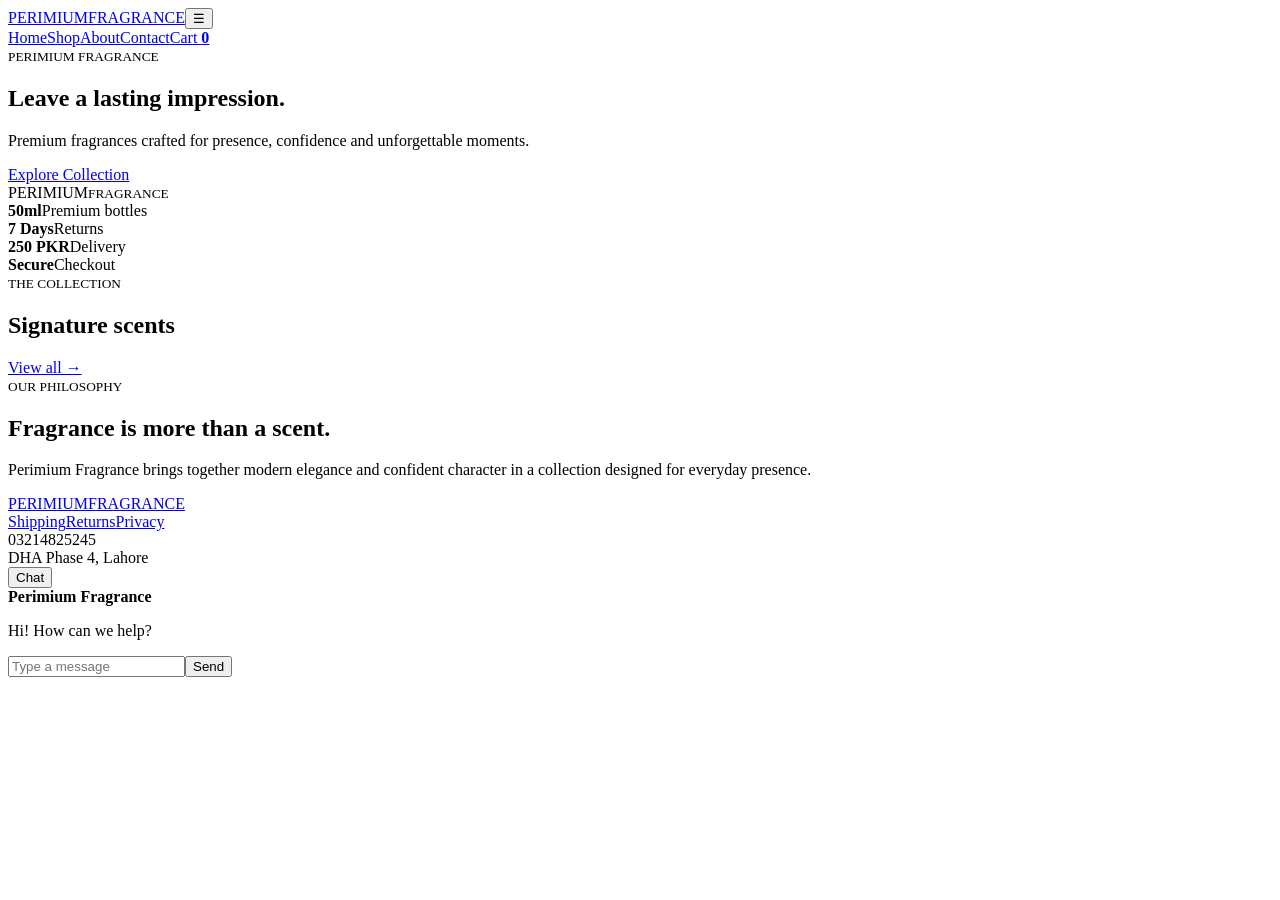
==== index.html @ 584ef01f "Add files via upload" ====
<!doctype html><html lang="en"><head><meta charset="utf-8"><meta name="viewport" content="width=device-width,initial-scale=1"><title>Perimium Fragrance</title><link rel="stylesheet" href="assets/css/style.css"></head><body>
<header><a class="logo" href="index.html">PERIMIUM<span>FRAGRANCE</span></a><button class="menu">☰</button><nav><a href="index.html">Home</a><a href="shop.html">Shop</a><a href="about.html">About</a><a href="contact.html">Contact</a><a href="cart.html">Cart <b id="cartCount">0</b></a></nav></header>
<main><section class="hero reveal"><div><small>PERIMIUM FRAGRANCE</small><h1>Leave a lasting impression.</h1><p>Premium fragrances crafted for presence, confidence and unforgettable moments.</p><a class="btn" href="shop.html">Explore Collection</a></div><div class="hero-bottle"><div class="bottle">PERIMIUM<small>FRAGRANCE</small></div></div></section>
<section class="trust reveal"><div><b>50ml</b><span>Premium bottles</span></div><div><b>7 Days</b><span>Returns</span></div><div><b>250 PKR</b><span>Delivery</span></div><div><b>Secure</b><span>Checkout</span></div></section>
<section class="section"><div class="heading reveal"><div><small>THE COLLECTION</small><h2>Signature scents</h2></div><a href="shop.html">View all →</a></div><div id="featured" class="grid"></div></section>
<section class="story reveal"><small>OUR PHILOSOPHY</small><h2>Fragrance is more than a scent.</h2><p>Perimium Fragrance brings together modern elegance and confident character in a collection designed for everyday presence.</p></section></main>
<footer><div><a class="logo" href="index.html">PERIMIUM<span>FRAGRANCE</span></a></div><div><a href="shipping.html">Shipping</a><a href="returns.html">Returns</a><a href="privacy.html">Privacy</a></div><div>03214825245<br>DHA Phase 4, Lahore</div></footer>
<div class="chat"><button id="chatToggle">Chat</button><div id="chatBox"><b>Perimium Fragrance</b><p>Hi! How can we help?</p><input id="chatInput" placeholder="Type a message"><button onclick="sendChat()">Send</button><p id="chatReply"></p></div></div><script src="assets/js/app.js"></script></body></html>
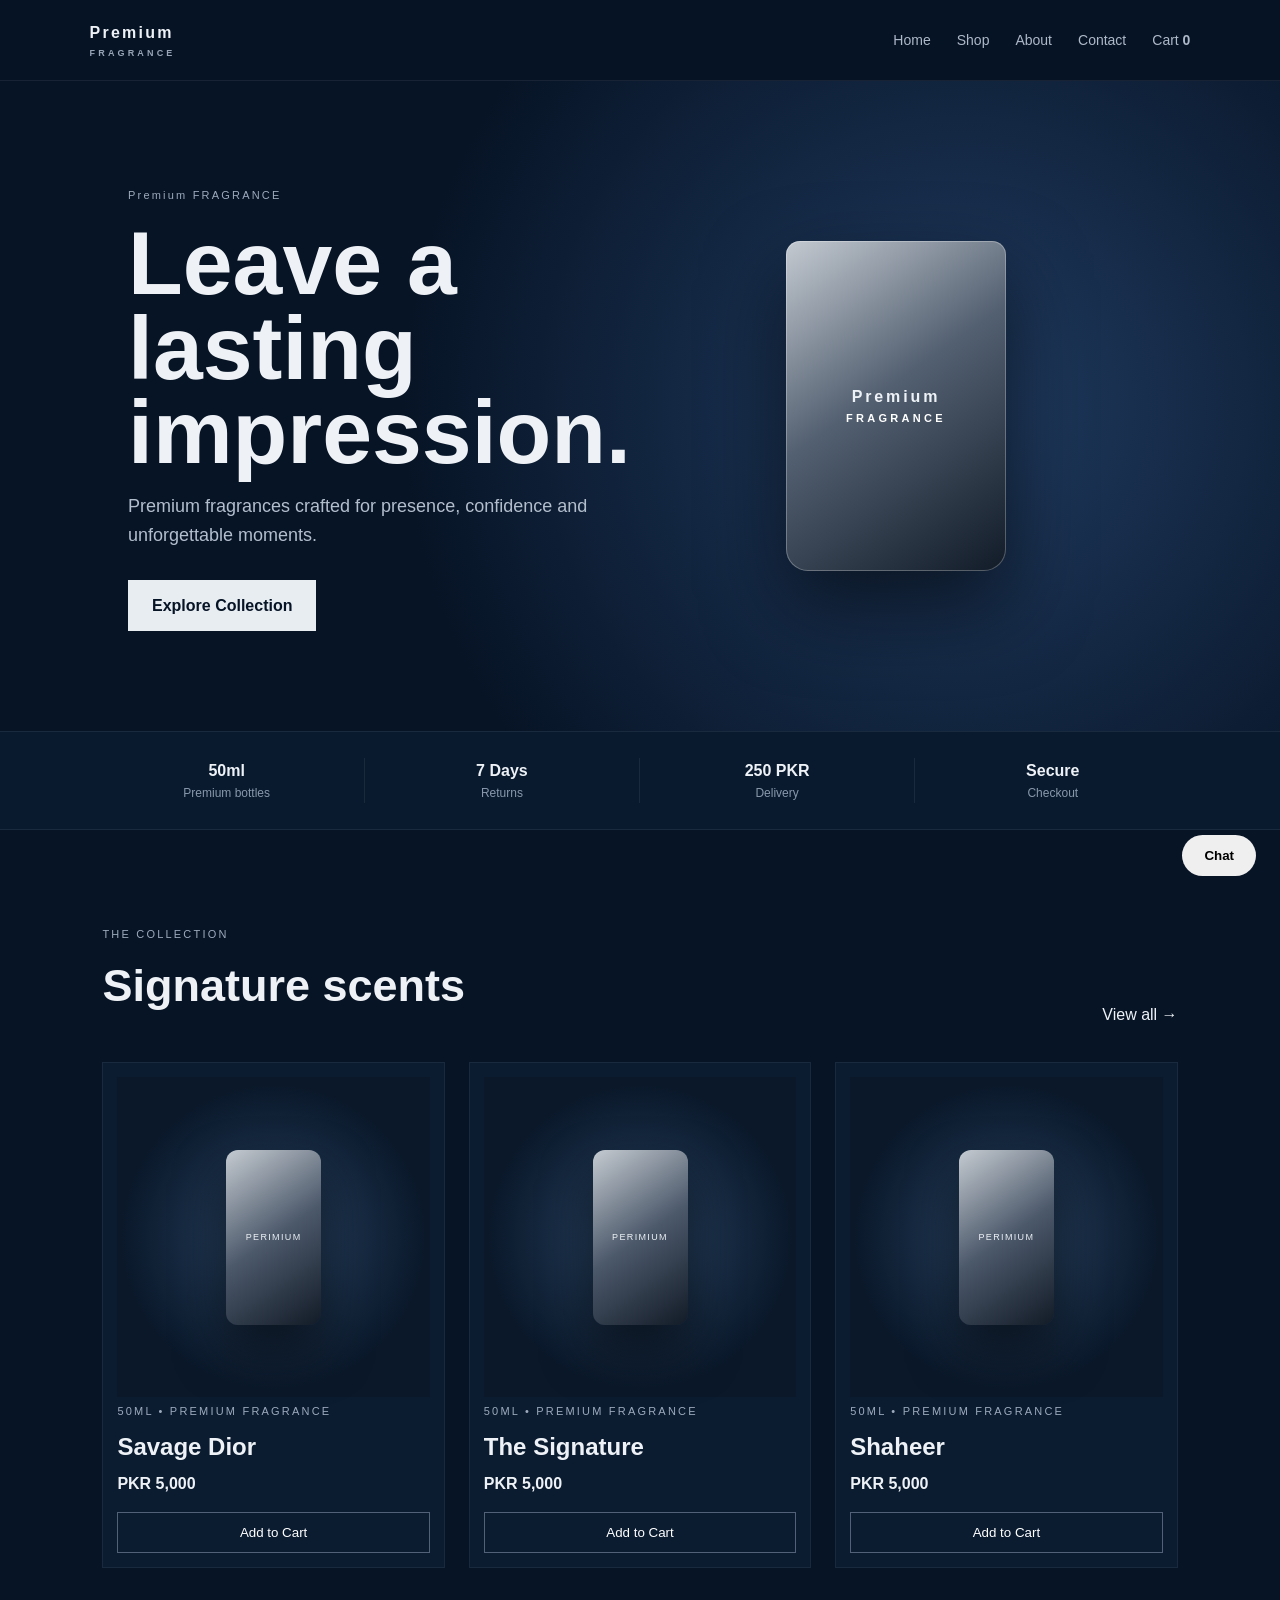
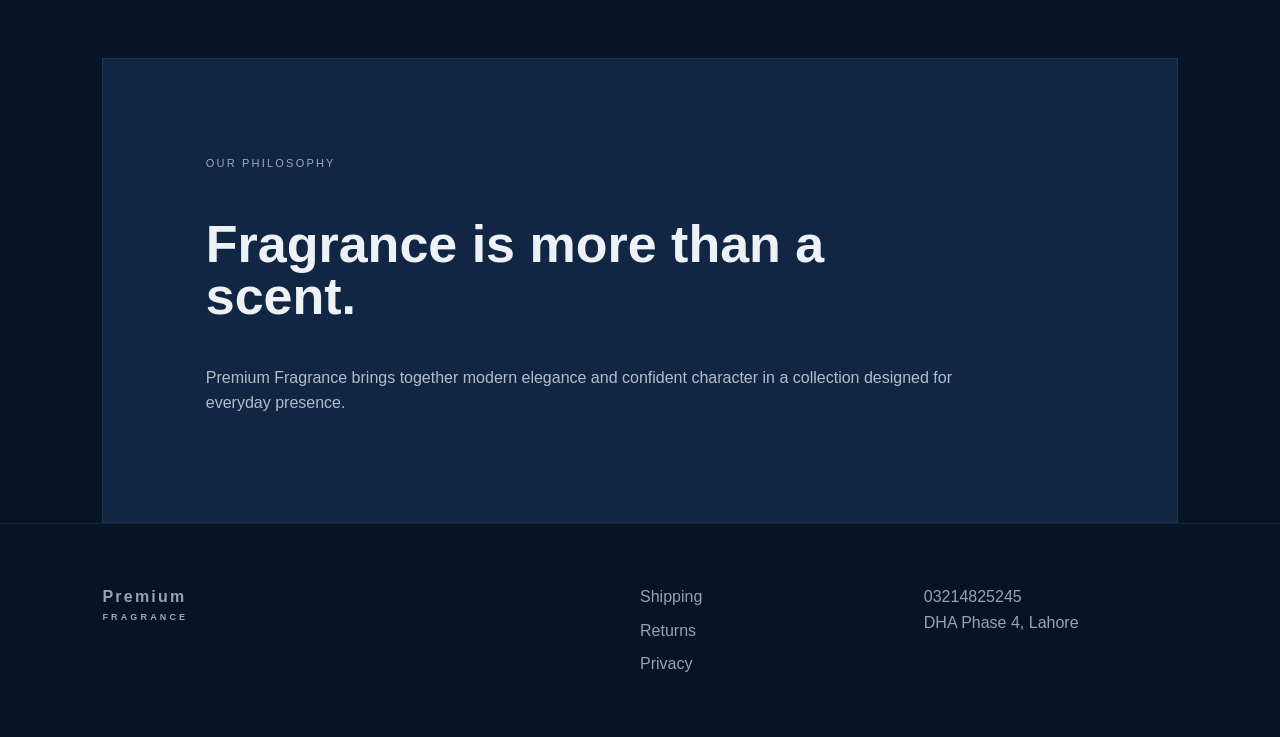
==== commit b15d7b3b: "Update index.html" ====
--- a/index.html
+++ b/index.html
@@ -1,8 +1,8 @@
-<!doctype html><html lang="en"><head><meta charset="utf-8"><meta name="viewport" content="width=device-width,initial-scale=1"><title>Perimium Fragrance</title><link rel="stylesheet" href="assets/css/style.css"></head><body>
-<header><a class="logo" href="index.html">PERIMIUM<span>FRAGRANCE</span></a><button class="menu">☰</button><nav><a href="index.html">Home</a><a href="shop.html">Shop</a><a href="about.html">About</a><a href="contact.html">Contact</a><a href="cart.html">Cart <b id="cartCount">0</b></a></nav></header>
-<main><section class="hero reveal"><div><small>PERIMIUM FRAGRANCE</small><h1>Leave a lasting impression.</h1><p>Premium fragrances crafted for presence, confidence and unforgettable moments.</p><a class="btn" href="shop.html">Explore Collection</a></div><div class="hero-bottle"><div class="bottle">PERIMIUM<small>FRAGRANCE</small></div></div></section>
+<!doctype html><html lang="en"><head><meta charset="utf-8"><meta name="viewport" content="width=device-width,initial-scale=1"><title>Premium Fragrance</title><link rel="stylesheet" href="assets/css/style.css"></head><body>
+<header><a class="logo" href="index.html">Premium<span>FRAGRANCE</span></a><button class="menu">☰</button><nav><a href="index.html">Home</a><a href="shop.html">Shop</a><a href="about.html">About</a><a href="contact.html">Contact</a><a href="cart.html">Cart <b id="cartCount">0</b></a></nav></header>
+<main><section class="hero reveal"><div><small>Premium FRAGRANCE</small><h1>Leave a lasting impression.</h1><p>Premium fragrances crafted for presence, confidence and unforgettable moments.</p><a class="btn" href="shop.html">Explore Collection</a></div><div class="hero-bottle"><div class="bottle">Premium<small>FRAGRANCE</small></div></div></section>
 <section class="trust reveal"><div><b>50ml</b><span>Premium bottles</span></div><div><b>7 Days</b><span>Returns</span></div><div><b>250 PKR</b><span>Delivery</span></div><div><b>Secure</b><span>Checkout</span></div></section>
 <section class="section"><div class="heading reveal"><div><small>THE COLLECTION</small><h2>Signature scents</h2></div><a href="shop.html">View all →</a></div><div id="featured" class="grid"></div></section>
-<section class="story reveal"><small>OUR PHILOSOPHY</small><h2>Fragrance is more than a scent.</h2><p>Perimium Fragrance brings together modern elegance and confident character in a collection designed for everyday presence.</p></section></main>
-<footer><div><a class="logo" href="index.html">PERIMIUM<span>FRAGRANCE</span></a></div><div><a href="shipping.html">Shipping</a><a href="returns.html">Returns</a><a href="privacy.html">Privacy</a></div><div>03214825245<br>DHA Phase 4, Lahore</div></footer>
-<div class="chat"><button id="chatToggle">Chat</button><div id="chatBox"><b>Perimium Fragrance</b><p>Hi! How can we help?</p><input id="chatInput" placeholder="Type a message"><button onclick="sendChat()">Send</button><p id="chatReply"></p></div></div><script src="assets/js/app.js"></script></body></html>+<section class="story reveal"><small>OUR PHILOSOPHY</small><h2>Fragrance is more than a scent.</h2><p>Premium Fragrance brings together modern elegance and confident character in a collection designed for everyday presence.</p></section></main>
+<footer><div><a class="logo" href="index.html">Premium<span>FRAGRANCE</span></a></div><div><a href="shipping.html">Shipping</a><a href="returns.html">Returns</a><a href="privacy.html">Privacy</a></div><div>03214825245<br>DHA Phase 4, Lahore</div></footer>
+<div class="chat"><button id="chatToggle">Chat</button><div id="chatBox"><b>Premium Fragrance</b><p>Hi! How can we help?</p><input id="chatInput" placeholder="Type a message"><button onclick="sendChat()">Send</button><p id="chatReply"></p></div></div><script src="assets/js/app.js"></script></body></html>
--- a/assets/css/style.css
+++ b/assets/css/style.css
@@ -0,0 +1 @@
+*{box-sizing:border-box}html{scroll-behavior:smooth}body{margin:0;background:#071426;color:#eef2f6;font:16px/1.6 Arial,sans-serif}a{color:inherit;text-decoration:none}header{position:sticky;top:0;z-index:20;display:flex;justify-content:space-between;align-items:center;padding:20px 7%;background:#071426ee;border-bottom:1px solid #ffffff12;backdrop-filter:blur(14px)}.logo{font-weight:900;letter-spacing:.14em}.logo span{display:block;font-size:9px;letter-spacing:.35em;color:#98a5b7}nav{display:flex;gap:26px;color:#aeb9c8;font-size:14px}.active,nav a:hover{color:#fff}.menu{display:none;background:none;border:0;color:white;font-size:24px}.hero{min-height:650px;padding:80px 10%;display:grid;grid-template-columns:1fr 1fr;align-items:center;background:radial-gradient(circle at 75%,#203b60,#071426 55%)}small{letter-spacing:.2em;color:#9daabd;font-size:11px}.hero h1{font-size:clamp(55px,7vw,92px);line-height:.94;max-width:750px;margin:15px 0}.hero p{max-width:540px;color:#b3becd;font-size:18px}.btn{display:inline-block;border:0;background:#e8edf2;color:#071426;padding:13px 24px;font-weight:800;cursor:pointer;margin-top:12px}.hero-bottle{display:flex;justify-content:center}.bottle{width:220px;height:330px;border-radius:14px 14px 22px 22px;background:linear-gradient(145deg,#c4cad1,#536071 45%,#111b28);box-shadow:0 35px 80px #0008,inset 0 0 0 1px #fff4;display:flex;align-items:center;justify-content:center;flex-direction:column;font-weight:900;letter-spacing:.18em;animation:float 5s ease-in-out infinite}.bottle small{letter-spacing:.3em;color:#fff}.trust{display:grid;grid-template-columns:repeat(4,1fr);padding:26px 7%;background:#091a2f;border-block:1px solid #ffffff12}.trust div{text-align:center;border-right:1px solid #ffffff12}.trust div:last-child{border:0}.trust b,.trust span{display:block}.trust span{color:#8998ab;font-size:12px}.section{padding:90px 8%}.heading{display:flex;justify-content:space-between;align-items:end;margin-bottom:35px}.heading h2{font-size:45px;margin:5px 0}.grid{display:grid;grid-template-columns:repeat(3,1fr);gap:24px}.card{background:#0b1c31;padding:14px;border:1px solid #ffffff10;transition:.35s}.card:hover{transform:translateY(-8px);border-color:#ffffff35}.visual{height:320px;background:radial-gradient(circle,#294463,#0a182a 68%);display:flex;align-items:center;justify-content:center}.mini{width:95px;height:175px;border-radius:12px;background:linear-gradient(145deg,#c5cbd1,#4c596b,#121b27);display:flex;align-items:center;justify-content:center;font-size:9px;letter-spacing:.15em;box-shadow:0 25px 50px #0008}.card h3{font-size:24px;margin:5px 0}.card button{width:100%;padding:12px;background:transparent;border:1px solid #526177;color:white;cursor:pointer;margin-top:15px}.card button:hover{background:#e8edf2;color:#071426}.story{margin:0 8%;padding:90px 8%;background:#102642;border:1px solid #ffffff10}.story h2{font-size:52px;line-height:1;max-width:700px}.story p,.prose p{color:#b2bdcb;max-width:760px}.page{padding:100px 8%;background:linear-gradient(120deg,#0e2440,#071426);border-bottom:1px solid #ffffff10}.page h1{font-size:64px;line-height:1;margin:8px 0}.product{display:grid;grid-template-columns:1fr 1fr;gap:60px;align-items:center}.product .visual{min-height:520px}.product h1{font-size:60px;line-height:1}.checkout{display:grid;grid-template-columns:1.2fr .8fr;gap:30px}.checkout form,.summary,.contact form{background:#0b1c31;padding:28px;border:1px solid #ffffff10}.checkout input,.checkout textarea,.checkout select,.contact input,.contact textarea{width:100%;padding:14px;margin-bottom:14px;background:#071426;border:1px solid #34445b;color:white}.checkout textarea,.contact textarea{min-height:120px}.summary{height:max-content}.contact{display:grid;grid-template-columns:1fr 1fr;gap:50px}.prose{max-width:850px}footer{display:grid;grid-template-columns:2fr 1fr 1fr;gap:30px;padding:60px 8%;border-top:1px solid #ffffff10;color:#95a3b5}footer div{display:flex;flex-direction:column;gap:8px}.chat{position:fixed;right:24px;bottom:24px;z-index:50}.chat>button{border:0;border-radius:30px;padding:13px 22px;font-weight:bold}.chat>#chatBox{display:none;background:#0b1c31;border:1px solid #ffffff22;padding:18px;width:290px;margin-bottom:10px}.chat.open>#chatBox{display:block}.chat input{width:100%;padding:10px;background:#071426;border:1px solid #34445b;color:#fff;margin:10px 0}.reveal{opacity:0;transform:translateY(32px);transition:.8s}.reveal.visible{opacity:1;transform:none}@keyframes float{50%{transform:translateY(-15px) rotate(-2deg)}}@media(max-width:800px){.menu{display:block}nav{display:none;position:absolute;top:70px;left:0;right:0;padding:20px 7%;background:#071426;flex-direction:column}.open nav{display:flex}.hero,.product,.checkout,.contact{grid-template-columns:1fr}.hero{padding:70px 7%}.trust,.grid{grid-template-columns:1fr 1fr}.page h1{font-size:46px}footer{grid-template-columns:1fr 1fr}}@media(max-width:520px){.trust,.grid{grid-template-columns:1fr}.hero h1{font-size:52px}.heading{display:block}}
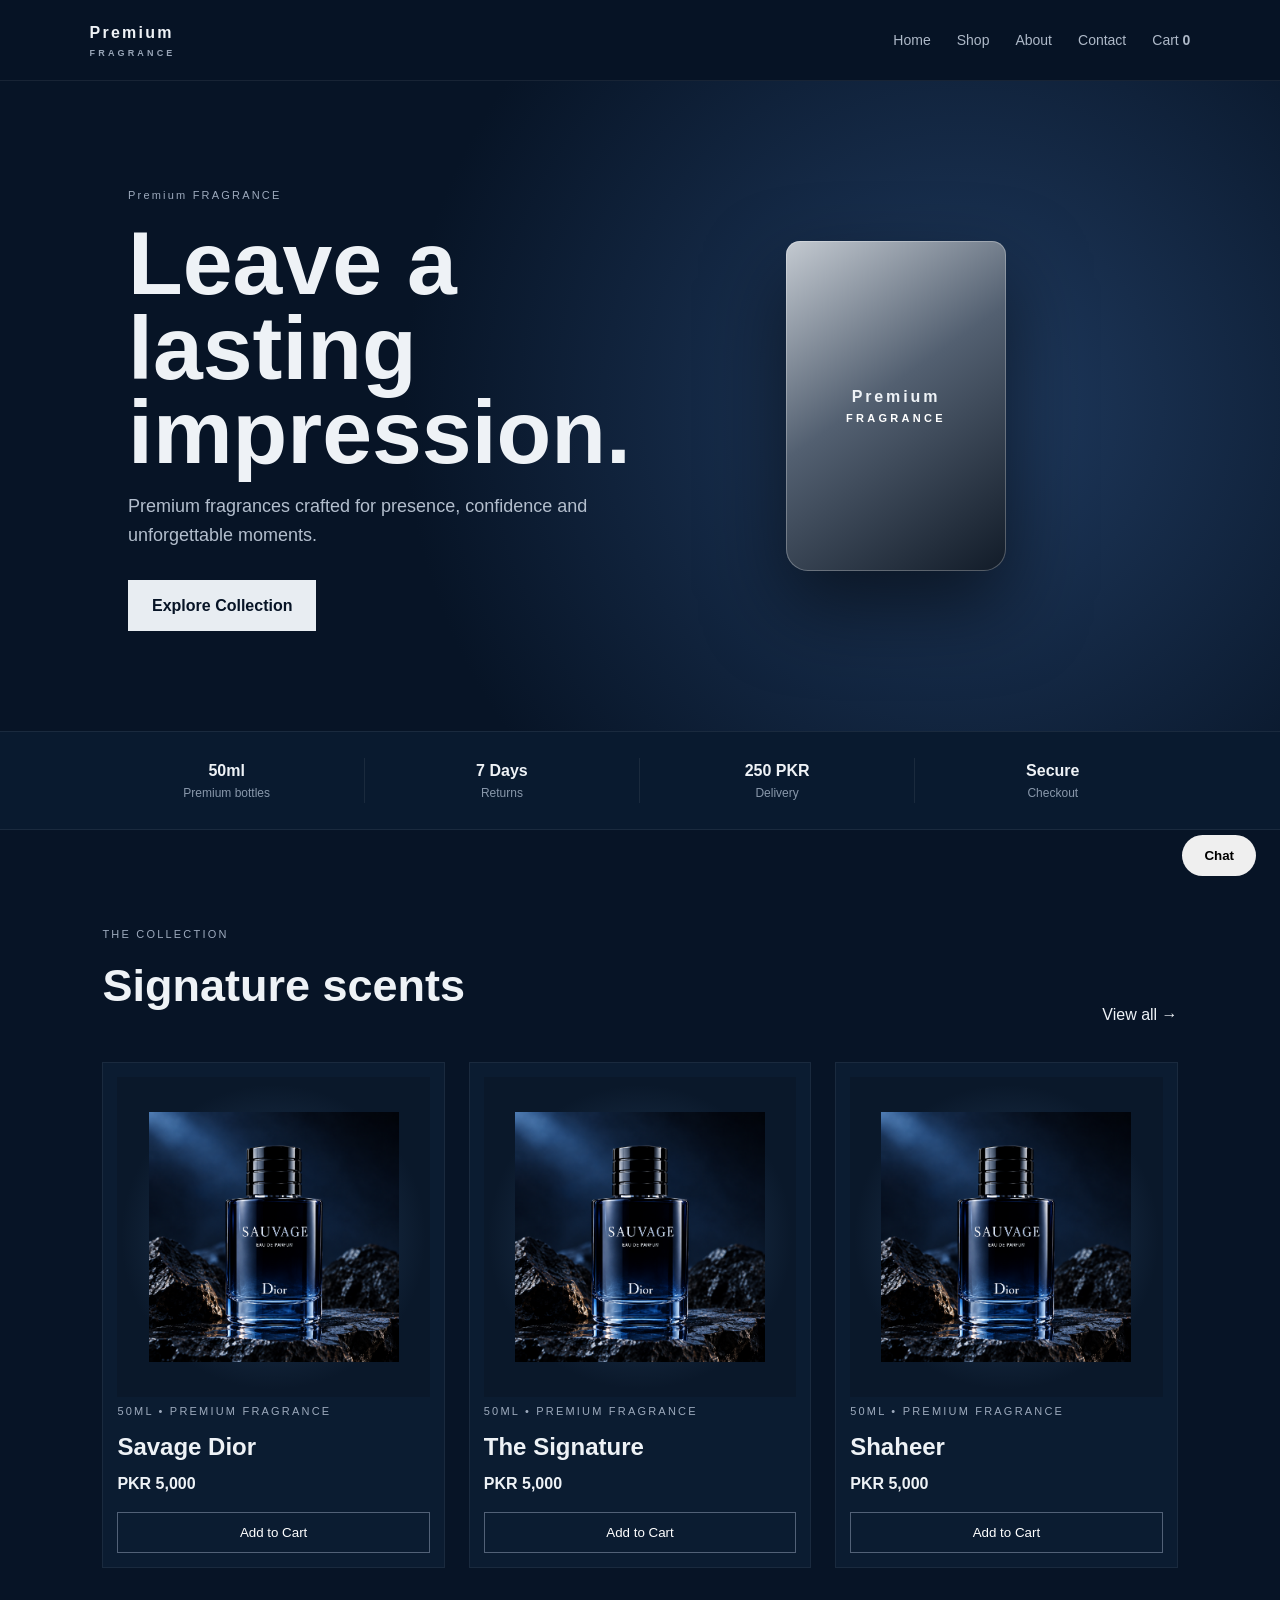
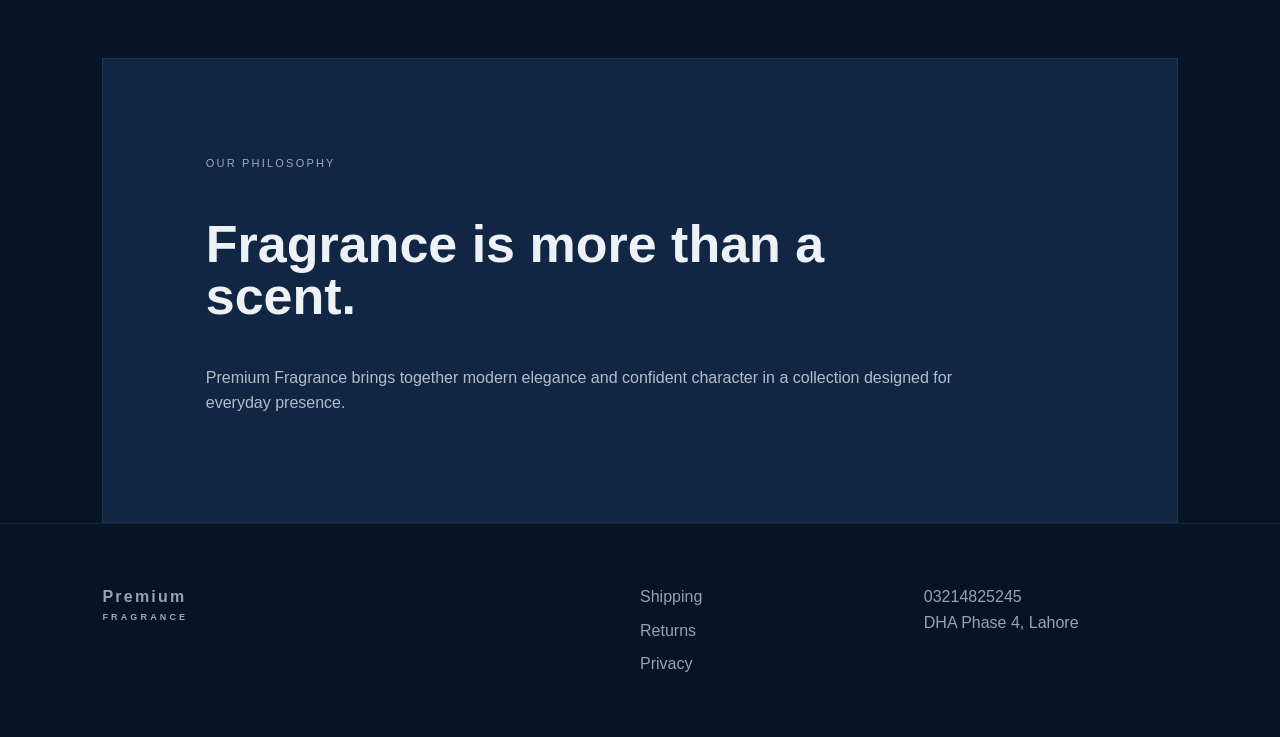
==== commit 7f35d0d2: "Update index.html" ====
--- a/index.html
+++ b/index.html
@@ -2,7 +2,45 @@
 <header><a class="logo" href="index.html">Premium<span>FRAGRANCE</span></a><button class="menu">☰</button><nav><a href="index.html">Home</a><a href="shop.html">Shop</a><a href="about.html">About</a><a href="contact.html">Contact</a><a href="cart.html">Cart <b id="cartCount">0</b></a></nav></header>
 <main><section class="hero reveal"><div><small>Premium FRAGRANCE</small><h1>Leave a lasting impression.</h1><p>Premium fragrances crafted for presence, confidence and unforgettable moments.</p><a class="btn" href="shop.html">Explore Collection</a></div><div class="hero-bottle"><div class="bottle">Premium<small>FRAGRANCE</small></div></div></section>
 <section class="trust reveal"><div><b>50ml</b><span>Premium bottles</span></div><div><b>7 Days</b><span>Returns</span></div><div><b>250 PKR</b><span>Delivery</span></div><div><b>Secure</b><span>Checkout</span></div></section>
-<section class="section"><div class="heading reveal"><div><small>THE COLLECTION</small><h2>Signature scents</h2></div><a href="shop.html">View all →</a></div><div id="featured" class="grid"></div></section>
+<section class="section"><div class="heading reveal"><div><small>THE COLLECTION</small><h2>Signature scents</h2></div><a href="shop.html">View all →</a></div><div id="homeProducts" class="grid">
+
+  <article class="card reveal">
+    <a href="product.html?name=Savage%20Dior">
+      <div class="visual">
+        <img src="assets/sauvage.png" alt="Savage Dior">
+      </div>
+      <small>50ML • PREMIUM FRAGRANCE</small>
+      <h3>Savage Dior</h3>
+      <strong>PKR 5,000</strong>
+    </a>
+    <button onclick="addToCart('Savage Dior')">Add to Cart</button>
+  </article>
+
+  <article class="card reveal">
+    <a href="product.html?name=The%20Signature">
+      <div class="visual">
+        <img src="assets/sauvage.png" alt="The Signature">
+      </div>
+      <small>50ML • PREMIUM FRAGRANCE</small>
+      <h3>The Signature</h3>
+      <strong>PKR 5,000</strong>
+    </a>
+    <button onclick="addToCart('The Signature')">Add to Cart</button>
+  </article>
+
+  <article class="card reveal">
+    <a href="product.html?name=Shaheer">
+      <div class="visual">
+        <img src="assets/sauvage.png" alt="Shaheer">
+      </div>
+      <small>50ML • PREMIUM FRAGRANCE</small>
+      <h3>Shaheer</h3>
+      <strong>PKR 5,000</strong>
+    </a>
+    <button onclick="addToCart('Shaheer')">Add to Cart</button>
+  </article>
+
+</div></section>
 <section class="story reveal"><small>OUR PHILOSOPHY</small><h2>Fragrance is more than a scent.</h2><p>Premium Fragrance brings together modern elegance and confident character in a collection designed for everyday presence.</p></section></main>
 <footer><div><a class="logo" href="index.html">Premium<span>FRAGRANCE</span></a></div><div><a href="shipping.html">Shipping</a><a href="returns.html">Returns</a><a href="privacy.html">Privacy</a></div><div>03214825245<br>DHA Phase 4, Lahore</div></footer>
 <div class="chat"><button id="chatToggle">Chat</button><div id="chatBox"><b>Premium Fragrance</b><p>Hi! How can we help?</p><input id="chatInput" placeholder="Type a message"><button onclick="sendChat()">Send</button><p id="chatReply"></p></div></div><script src="assets/js/app.js"></script></body></html>
--- a/assets/css/style.css
+++ b/assets/css/style.css
@@ -1 +1,7 @@
-*{box-sizing:border-box}html{scroll-behavior:smooth}body{margin:0;background:#071426;color:#eef2f6;font:16px/1.6 Arial,sans-serif}a{color:inherit;text-decoration:none}header{position:sticky;top:0;z-index:20;display:flex;justify-content:space-between;align-items:center;padding:20px 7%;background:#071426ee;border-bottom:1px solid #ffffff12;backdrop-filter:blur(14px)}.logo{font-weight:900;letter-spacing:.14em}.logo span{display:block;font-size:9px;letter-spacing:.35em;color:#98a5b7}nav{display:flex;gap:26px;color:#aeb9c8;font-size:14px}.active,nav a:hover{color:#fff}.menu{display:none;background:none;border:0;color:white;font-size:24px}.hero{min-height:650px;padding:80px 10%;display:grid;grid-template-columns:1fr 1fr;align-items:center;background:radial-gradient(circle at 75%,#203b60,#071426 55%)}small{letter-spacing:.2em;color:#9daabd;font-size:11px}.hero h1{font-size:clamp(55px,7vw,92px);line-height:.94;max-width:750px;margin:15px 0}.hero p{max-width:540px;color:#b3becd;font-size:18px}.btn{display:inline-block;border:0;background:#e8edf2;color:#071426;padding:13px 24px;font-weight:800;cursor:pointer;margin-top:12px}.hero-bottle{display:flex;justify-content:center}.bottle{width:220px;height:330px;border-radius:14px 14px 22px 22px;background:linear-gradient(145deg,#c4cad1,#536071 45%,#111b28);box-shadow:0 35px 80px #0008,inset 0 0 0 1px #fff4;display:flex;align-items:center;justify-content:center;flex-direction:column;font-weight:900;letter-spacing:.18em;animation:float 5s ease-in-out infinite}.bottle small{letter-spacing:.3em;color:#fff}.trust{display:grid;grid-template-columns:repeat(4,1fr);padding:26px 7%;background:#091a2f;border-block:1px solid #ffffff12}.trust div{text-align:center;border-right:1px solid #ffffff12}.trust div:last-child{border:0}.trust b,.trust span{display:block}.trust span{color:#8998ab;font-size:12px}.section{padding:90px 8%}.heading{display:flex;justify-content:space-between;align-items:end;margin-bottom:35px}.heading h2{font-size:45px;margin:5px 0}.grid{display:grid;grid-template-columns:repeat(3,1fr);gap:24px}.card{background:#0b1c31;padding:14px;border:1px solid #ffffff10;transition:.35s}.card:hover{transform:translateY(-8px);border-color:#ffffff35}.visual{height:320px;background:radial-gradient(circle,#294463,#0a182a 68%);display:flex;align-items:center;justify-content:center}.mini{width:95px;height:175px;border-radius:12px;background:linear-gradient(145deg,#c5cbd1,#4c596b,#121b27);display:flex;align-items:center;justify-content:center;font-size:9px;letter-spacing:.15em;box-shadow:0 25px 50px #0008}.card h3{font-size:24px;margin:5px 0}.card button{width:100%;padding:12px;background:transparent;border:1px solid #526177;color:white;cursor:pointer;margin-top:15px}.card button:hover{background:#e8edf2;color:#071426}.story{margin:0 8%;padding:90px 8%;background:#102642;border:1px solid #ffffff10}.story h2{font-size:52px;line-height:1;max-width:700px}.story p,.prose p{color:#b2bdcb;max-width:760px}.page{padding:100px 8%;background:linear-gradient(120deg,#0e2440,#071426);border-bottom:1px solid #ffffff10}.page h1{font-size:64px;line-height:1;margin:8px 0}.product{display:grid;grid-template-columns:1fr 1fr;gap:60px;align-items:center}.product .visual{min-height:520px}.product h1{font-size:60px;line-height:1}.checkout{display:grid;grid-template-columns:1.2fr .8fr;gap:30px}.checkout form,.summary,.contact form{background:#0b1c31;padding:28px;border:1px solid #ffffff10}.checkout input,.checkout textarea,.checkout select,.contact input,.contact textarea{width:100%;padding:14px;margin-bottom:14px;background:#071426;border:1px solid #34445b;color:white}.checkout textarea,.contact textarea{min-height:120px}.summary{height:max-content}.contact{display:grid;grid-template-columns:1fr 1fr;gap:50px}.prose{max-width:850px}footer{display:grid;grid-template-columns:2fr 1fr 1fr;gap:30px;padding:60px 8%;border-top:1px solid #ffffff10;color:#95a3b5}footer div{display:flex;flex-direction:column;gap:8px}.chat{position:fixed;right:24px;bottom:24px;z-index:50}.chat>button{border:0;border-radius:30px;padding:13px 22px;font-weight:bold}.chat>#chatBox{display:none;background:#0b1c31;border:1px solid #ffffff22;padding:18px;width:290px;margin-bottom:10px}.chat.open>#chatBox{display:block}.chat input{width:100%;padding:10px;background:#071426;border:1px solid #34445b;color:#fff;margin:10px 0}.reveal{opacity:0;transform:translateY(32px);transition:.8s}.reveal.visible{opacity:1;transform:none}@keyframes float{50%{transform:translateY(-15px) rotate(-2deg)}}@media(max-width:800px){.menu{display:block}nav{display:none;position:absolute;top:70px;left:0;right:0;padding:20px 7%;background:#071426;flex-direction:column}.open nav{display:flex}.hero,.product,.checkout,.contact{grid-template-columns:1fr}.hero{padding:70px 7%}.trust,.grid{grid-template-columns:1fr 1fr}.page h1{font-size:46px}footer{grid-template-columns:1fr 1fr}}@media(max-width:520px){.trust,.grid{grid-template-columns:1fr}.hero h1{font-size:52px}.heading{display:block}}
+*{box-sizing:border-box}html{scroll-behavior:smooth}body{margin:0;background:#071426;color:#eef2f6;font:16px/1.6 Arial,sans-serif}a{color:inherit;text-decoration:none}header{position:sticky;top:0;z-index:20;display:flex;justify-content:space-between;align-items:center;padding:20px 7%;background:#071426ee;border-bottom:1px solid #ffffff12;backdrop-filter:blur(14px)}.logo{font-weight:900;letter-spacing:.14em}.logo span{display:block;font-size:9px;letter-spacing:.35em;color:#98a5b7}nav{display:flex;gap:26px;color:#aeb9c8;font-size:14px}.active,nav a:hover{color:#fff}.menu{display:none;background:none;border:0;color:white;font-size:24px}.hero{min-height:650px;padding:80px 10%;display:grid;grid-template-columns:1fr 1fr;align-items:center;background:radial-gradient(circle at 75%,#203b60,#071426 55%)}small{letter-spacing:.2em;color:#9daabd;font-size:11px}.hero h1{font-size:clamp(55px,7vw,92px);line-height:.94;max-width:750px;margin:15px 0}.hero p{max-width:540px;color:#b3becd;font-size:18px}.btn{display:inline-block;border:0;background:#e8edf2;color:#071426;padding:13px 24px;font-weight:800;cursor:pointer;margin-top:12px}.hero-bottle{display:flex;justify-content:center}.bottle{width:220px;height:330px;border-radius:14px 14px 22px 22px;background:linear-gradient(145deg,#c4cad1,#536071 45%,#111b28);box-shadow:0 35px 80px #0008,inset 0 0 0 1px #fff4;display:flex;align-items:center;justify-content:center;flex-direction:column;font-weight:900;letter-spacing:.18em;animation:float 5s ease-in-out infinite}.bottle small{letter-spacing:.3em;color:#fff}.trust{display:grid;grid-template-columns:repeat(4,1fr);padding:26px 7%;background:#091a2f;border-block:1px solid #ffffff12}.trust div{text-align:center;border-right:1px solid #ffffff12}.trust div:last-child{border:0}.trust b,.trust span{display:block}.trust span{color:#8998ab;font-size:12px}.section{padding:90px 8%}.heading{display:flex;justify-content:space-between;align-items:end;margin-bottom:35px}.heading h2{font-size:45px;margin:5px 0}.grid{display:grid;grid-template-columns:repeat(3,1fr);gap:24px}.card{background:#0b1c31;padding:14px;border:1px solid #ffffff10;transition:.35s}.card:hover{transform:translateY(-8px);border-color:#ffffff35}.visual{height:320px;background:radial-gradient(circle,#294463,#0a182a 68%);display:flex;align-items:center;justify-content:center}.visual img{
+  max-width:80%;
+  max-height:280px;
+  width:auto;
+  height:auto;
+  object-fit:contain;
+}.mini{width:95px;height:175px;border-radius:12px;background:linear-gradient(145deg,#c5cbd1,#4c596b,#121b27);display:flex;align-items:center;justify-content:center;font-size:9px;letter-spacing:.15em;box-shadow:0 25px 50px #0008}.card h3{font-size:24px;margin:5px 0}.card button{width:100%;padding:12px;background:transparent;border:1px solid #526177;color:white;cursor:pointer;margin-top:15px}.card button:hover{background:#e8edf2;color:#071426}.story{margin:0 8%;padding:90px 8%;background:#102642;border:1px solid #ffffff10}.story h2{font-size:52px;line-height:1;max-width:700px}.story p,.prose p{color:#b2bdcb;max-width:760px}.page{padding:100px 8%;background:linear-gradient(120deg,#0e2440,#071426);border-bottom:1px solid #ffffff10}.page h1{font-size:64px;line-height:1;margin:8px 0}.product{display:grid;grid-template-columns:1fr 1fr;gap:60px;align-items:center}.product .visual{min-height:520px}.product h1{font-size:60px;line-height:1}.checkout{display:grid;grid-template-columns:1.2fr .8fr;gap:30px}.checkout form,.summary,.contact form{background:#0b1c31;padding:28px;border:1px solid #ffffff10}.checkout input,.checkout textarea,.checkout select,.contact input,.contact textarea{width:100%;padding:14px;margin-bottom:14px;background:#071426;border:1px solid #34445b;color:white}.checkout textarea,.contact textarea{min-height:120px}.summary{height:max-content}.contact{display:grid;grid-template-columns:1fr 1fr;gap:50px}.prose{max-width:850px}footer{display:grid;grid-template-columns:2fr 1fr 1fr;gap:30px;padding:60px 8%;border-top:1px solid #ffffff10;color:#95a3b5}footer div{display:flex;flex-direction:column;gap:8px}.chat{position:fixed;right:24px;bottom:24px;z-index:50}.chat>button{border:0;border-radius:30px;padding:13px 22px;font-weight:bold}.chat>#chatBox{display:none;background:#0b1c31;border:1px solid #ffffff22;padding:18px;width:290px;margin-bottom:10px}.chat.open>#chatBox{display:block}.chat input{width:100%;padding:10px;background:#071426;border:1px solid #34445b;color:#fff;margin:10px 0}.reveal{opacity:0;transform:translateY(32px);transition:.8s}.reveal.visible{opacity:1;transform:none}@keyframes float{50%{transform:translateY(-15px) rotate(-2deg)}}@media(max-width:800px){.menu{display:block}nav{display:none;position:absolute;top:70px;left:0;right:0;padding:20px 7%;background:#071426;flex-direction:column}.open nav{display:flex}.hero,.product,.checkout,.contact{grid-template-columns:1fr}.hero{padding:70px 7%}.trust,.grid{grid-template-columns:1fr 1fr}.page h1{font-size:46px}footer{grid-template-columns:1fr 1fr}}@media(max-width:520px){.trust,.grid{grid-template-columns:1fr}.hero h1{font-size:52px}.heading{display:block}}
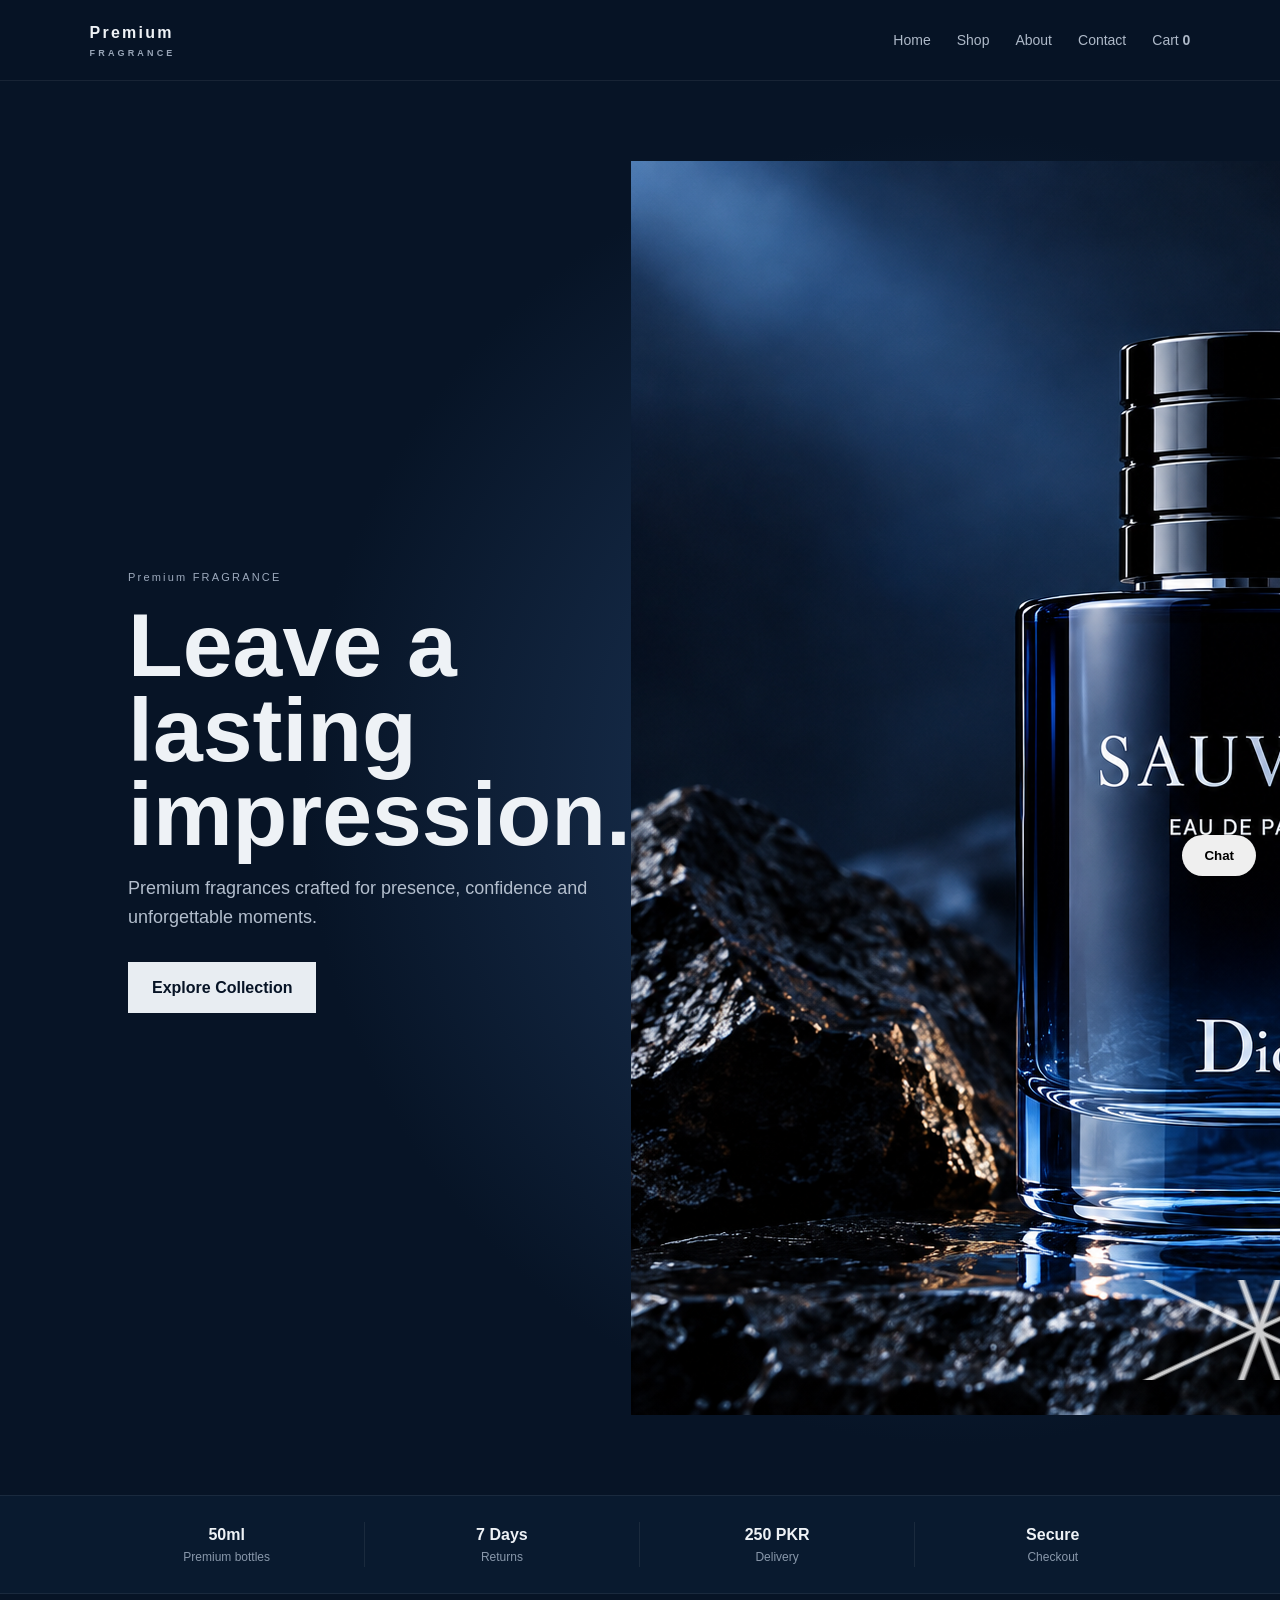
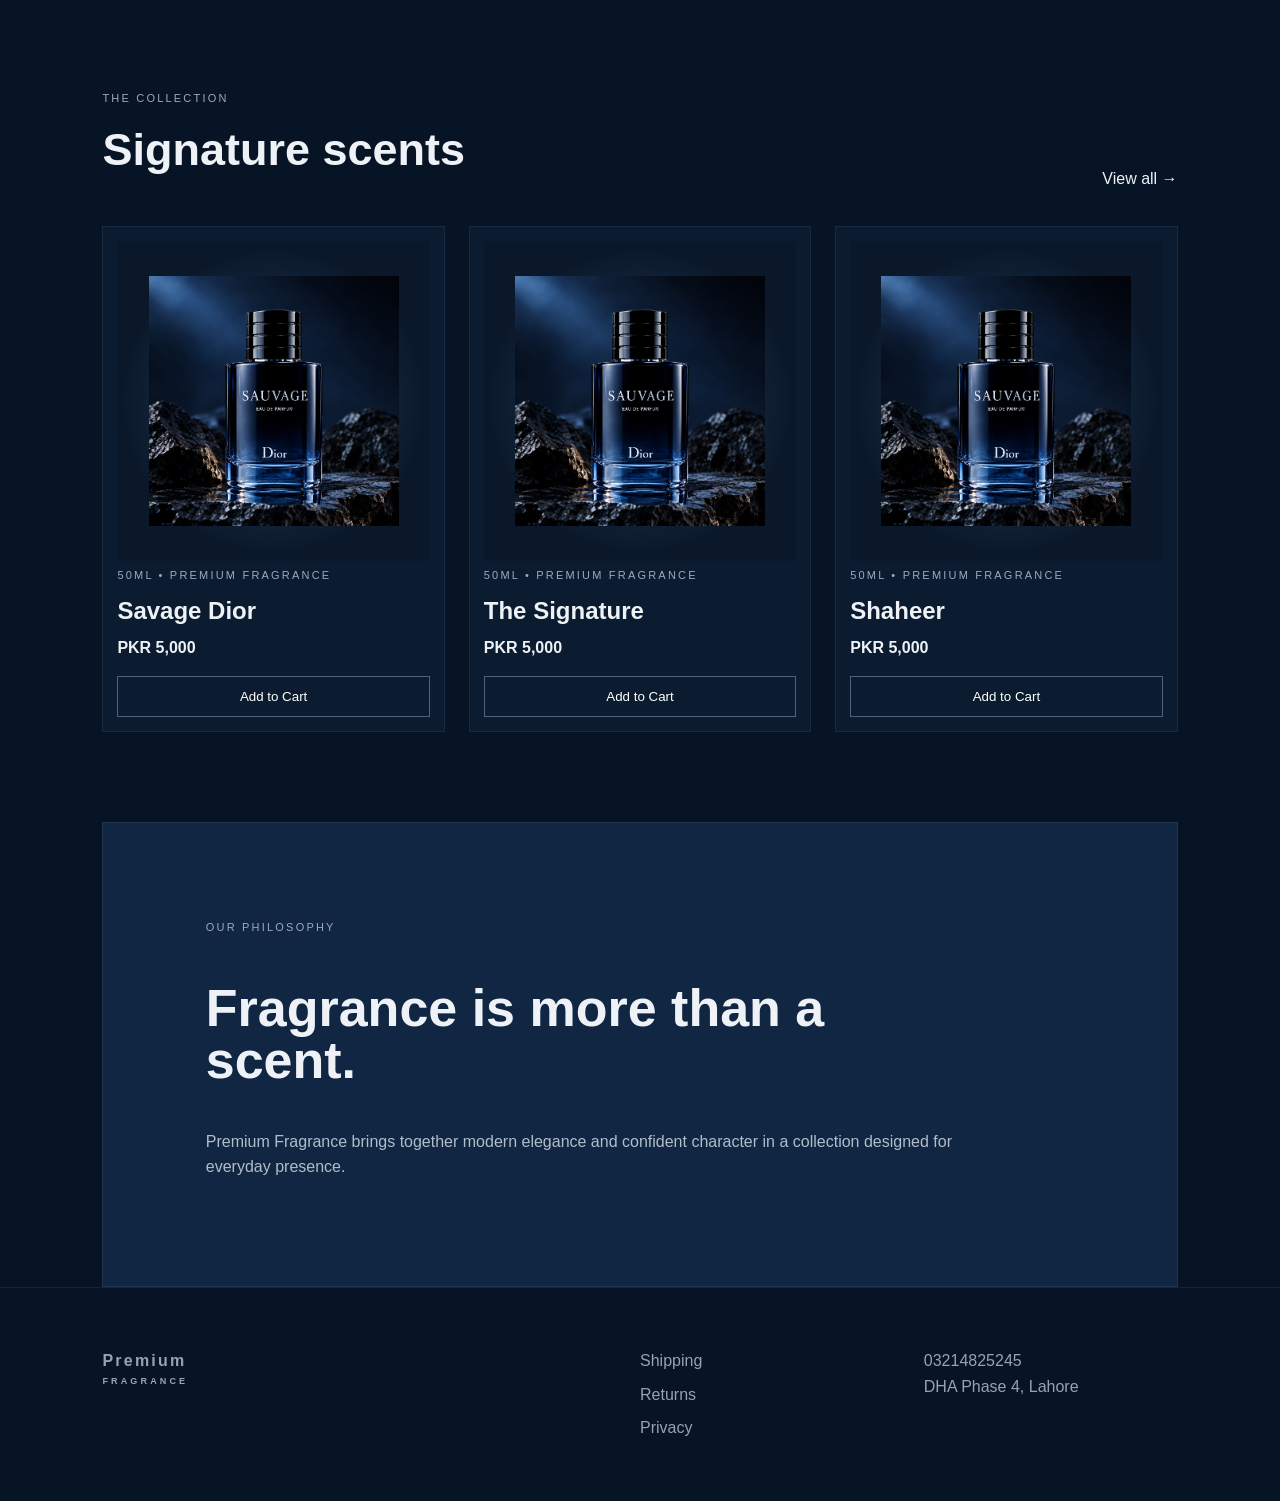
==== commit 47e69ba9: "Update index.html" ====
--- a/index.html
+++ b/index.html
@@ -1,6 +1,8 @@
 <!doctype html><html lang="en"><head><meta charset="utf-8"><meta name="viewport" content="width=device-width,initial-scale=1"><title>Premium Fragrance</title><link rel="stylesheet" href="assets/css/style.css"></head><body>
 <header><a class="logo" href="index.html">Premium<span>FRAGRANCE</span></a><button class="menu">☰</button><nav><a href="index.html">Home</a><a href="shop.html">Shop</a><a href="about.html">About</a><a href="contact.html">Contact</a><a href="cart.html">Cart <b id="cartCount">0</b></a></nav></header>
-<main><section class="hero reveal"><div><small>Premium FRAGRANCE</small><h1>Leave a lasting impression.</h1><p>Premium fragrances crafted for presence, confidence and unforgettable moments.</p><a class="btn" href="shop.html">Explore Collection</a></div><div class="hero-bottle"><div class="bottle">Premium<small>FRAGRANCE</small></div></div></section>
+<main><section class="hero reveal"><div><small>Premium FRAGRANCE</small><h1>Leave a lasting impression.</h1><p>Premium fragrances crafted for presence, confidence and unforgettable moments.</p><a class="btn" href="shop.html">Explore Collection</a></div><div class="hero-bottle">
+  <img class="hero-perfume" src="assets/sauvage.png" alt="Premium Fragrance">
+</div></section>
 <section class="trust reveal"><div><b>50ml</b><span>Premium bottles</span></div><div><b>7 Days</b><span>Returns</span></div><div><b>250 PKR</b><span>Delivery</span></div><div><b>Secure</b><span>Checkout</span></div></section>
 <section class="section"><div class="heading reveal"><div><small>THE COLLECTION</small><h2>Signature scents</h2></div><a href="shop.html">View all →</a></div><div id="homeProducts" class="grid">
 
--- a/assets/css/style.css
+++ b/assets/css/style.css
@@ -5,3 +5,178 @@
   height:auto;
   object-fit:contain;
 }.mini{width:95px;height:175px;border-radius:12px;background:linear-gradient(145deg,#c5cbd1,#4c596b,#121b27);display:flex;align-items:center;justify-content:center;font-size:9px;letter-spacing:.15em;box-shadow:0 25px 50px #0008}.card h3{font-size:24px;margin:5px 0}.card button{width:100%;padding:12px;background:transparent;border:1px solid #526177;color:white;cursor:pointer;margin-top:15px}.card button:hover{background:#e8edf2;color:#071426}.story{margin:0 8%;padding:90px 8%;background:#102642;border:1px solid #ffffff10}.story h2{font-size:52px;line-height:1;max-width:700px}.story p,.prose p{color:#b2bdcb;max-width:760px}.page{padding:100px 8%;background:linear-gradient(120deg,#0e2440,#071426);border-bottom:1px solid #ffffff10}.page h1{font-size:64px;line-height:1;margin:8px 0}.product{display:grid;grid-template-columns:1fr 1fr;gap:60px;align-items:center}.product .visual{min-height:520px}.product h1{font-size:60px;line-height:1}.checkout{display:grid;grid-template-columns:1.2fr .8fr;gap:30px}.checkout form,.summary,.contact form{background:#0b1c31;padding:28px;border:1px solid #ffffff10}.checkout input,.checkout textarea,.checkout select,.contact input,.contact textarea{width:100%;padding:14px;margin-bottom:14px;background:#071426;border:1px solid #34445b;color:white}.checkout textarea,.contact textarea{min-height:120px}.summary{height:max-content}.contact{display:grid;grid-template-columns:1fr 1fr;gap:50px}.prose{max-width:850px}footer{display:grid;grid-template-columns:2fr 1fr 1fr;gap:30px;padding:60px 8%;border-top:1px solid #ffffff10;color:#95a3b5}footer div{display:flex;flex-direction:column;gap:8px}.chat{position:fixed;right:24px;bottom:24px;z-index:50}.chat>button{border:0;border-radius:30px;padding:13px 22px;font-weight:bold}.chat>#chatBox{display:none;background:#0b1c31;border:1px solid #ffffff22;padding:18px;width:290px;margin-bottom:10px}.chat.open>#chatBox{display:block}.chat input{width:100%;padding:10px;background:#071426;border:1px solid #34445b;color:#fff;margin:10px 0}.reveal{opacity:0;transform:translateY(32px);transition:.8s}.reveal.visible{opacity:1;transform:none}@keyframes float{50%{transform:translateY(-15px) rotate(-2deg)}}@media(max-width:800px){.menu{display:block}nav{display:none;position:absolute;top:70px;left:0;right:0;padding:20px 7%;background:#071426;flex-direction:column}.open nav{display:flex}.hero,.product,.checkout,.contact{grid-template-columns:1fr}.hero{padding:70px 7%}.trust,.grid{grid-template-columns:1fr 1fr}.page h1{font-size:46px}footer{grid-template-columns:1fr 1fr}}@media(max-width:520px){.trust,.grid{grid-template-columns:1fr}.hero h1{font-size:52px}.heading{display:block}}
+/* HERO BOTTLE DROP + FLOOR CRACK EFFECT */
+
+.hero-bottle{
+  position:relative;
+}
+
+.bottle{
+  animation: bottleDrop 1.8s cubic-bezier(.18,.75,.25,1) forwards;
+  transform-origin:center bottom;
+}
+
+.hero-bottle::before{
+  content:"";
+  position:absolute;
+  bottom:18px;
+  left:50%;
+  width:250px;
+  height:35px;
+  transform:translateX(-50%) scale(.2);
+  border-radius:50%;
+  background:#0008;
+  filter:blur(8px);
+  opacity:0;
+  animation:impactShadow 1.8s ease-out forwards;
+  animation-delay:1.15s;
+}
+
+.hero-bottle::after{
+  content:"";
+  position:absolute;
+  bottom:20px;
+  left:50%;
+  width:300px;
+  height:85px;
+  transform:translateX(-50%);
+  opacity:0;
+  background:
+    linear-gradient(25deg,transparent 47%,#d9e1ea 48%,#d9e1ea 49%,transparent 50%),
+    linear-gradient(155deg,transparent 47%,#d9e1ea 48%,#d9e1ea 49%,transparent 50%),
+    linear-gradient(75deg,transparent 49%,#d9e1ea 50%,#d9e1ea 51%,transparent 52%),
+    linear-gradient(105deg,transparent 49%,#d9e1ea 50%,#d9e1ea 51%,transparent 52%);
+  animation:cracksAppear .5s ease-out forwards;
+  animation-delay:1.2s;
+  pointer-events:none;
+}
+
+@keyframes bottleDrop{
+  0%{
+    transform:translateY(-430px) rotate(8deg);
+    opacity:0;
+  }
+
+  45%{
+    opacity:1;
+  }
+
+  78%{
+    transform:translateY(18px) rotate(-2deg) scaleY(.96);
+  }
+
+  88%{
+    transform:translateY(-8px) rotate(1deg) scaleY(1.02);
+  }
+
+  100%{
+    transform:translateY(0) rotate(0) scaleY(1);
+    opacity:1;
+  }
+}
+
+@keyframes impactShadow{
+  0%{
+    opacity:0;
+    transform:translateX(-50%) scale(.2);
+  }
+
+  60%{
+    opacity:.8;
+    transform:translateX(-50%) scale(1.15);
+  }
+
+  100%{
+    opacity:.35;
+    transform:translateX(-50%) scale(1);
+  }
+}
+
+@keyframes cracksAppear{
+  0%{
+    opacity:0;
+    transform:translateX(-50%) scale(.2);
+  }
+
+  60%{
+    opacity:1;
+    transform:translateX(-50%) scale(1.1);
+  }
+
+  100%{
+    opacity:.8;
+    transform:translateX(-50%) scale(1);
+  }
+}
+/* BOTTLE DROP IMPACT ANIMATION */
+
+.hero-bottle{
+  position:relative;
+}
+
+.hero-bottle .bottle{
+  animation: perfumeDrop 1.6s cubic-bezier(.18,.8,.25,1) forwards;
+}
+
+.hero-bottle::after{
+  content:"";
+  position:absolute;
+  left:50%;
+  bottom:35px;
+  width:280px;
+  height:100px;
+  transform:translateX(-50%) scale(0);
+  opacity:0;
+  pointer-events:none;
+
+  background:
+    linear-gradient(25deg,transparent 48%,#ffffff 49%,#ffffff 50%,transparent 51%),
+    linear-gradient(155deg,transparent 48%,#ffffff 49%,#ffffff 50%,transparent 51%),
+    linear-gradient(70deg,transparent 49%,#ffffff 50%,#ffffff 51%,transparent 52%),
+    linear-gradient(110deg,transparent 49%,#ffffff 50%,#ffffff 51%,transparent 52%);
+
+  animation: floorCrack .35s ease-out forwards;
+  animation-delay:1.35s;
+}
+
+@keyframes perfumeDrop{
+
+  0%{
+    transform:translateY(-500px) rotate(8deg);
+    opacity:0;
+  }
+
+  55%{
+    opacity:1;
+  }
+
+  82%{
+    transform:translateY(15px) rotate(-2deg);
+  }
+
+  92%{
+    transform:translateY(-8px) rotate(1deg);
+  }
+
+  100%{
+    transform:translateY(0) rotate(0);
+  }
+}
+
+@keyframes floorCrack{
+
+  0%{
+    transform:translateX(-50%) scale(0);
+    opacity:0;
+  }
+
+  70%{
+    transform:translateX(-50%) scale(1.15);
+    opacity:1;
+  }
+
+  100%{
+    transform:translateX(-50%) scale(1);
+    opacity:.8;
+  }
+}
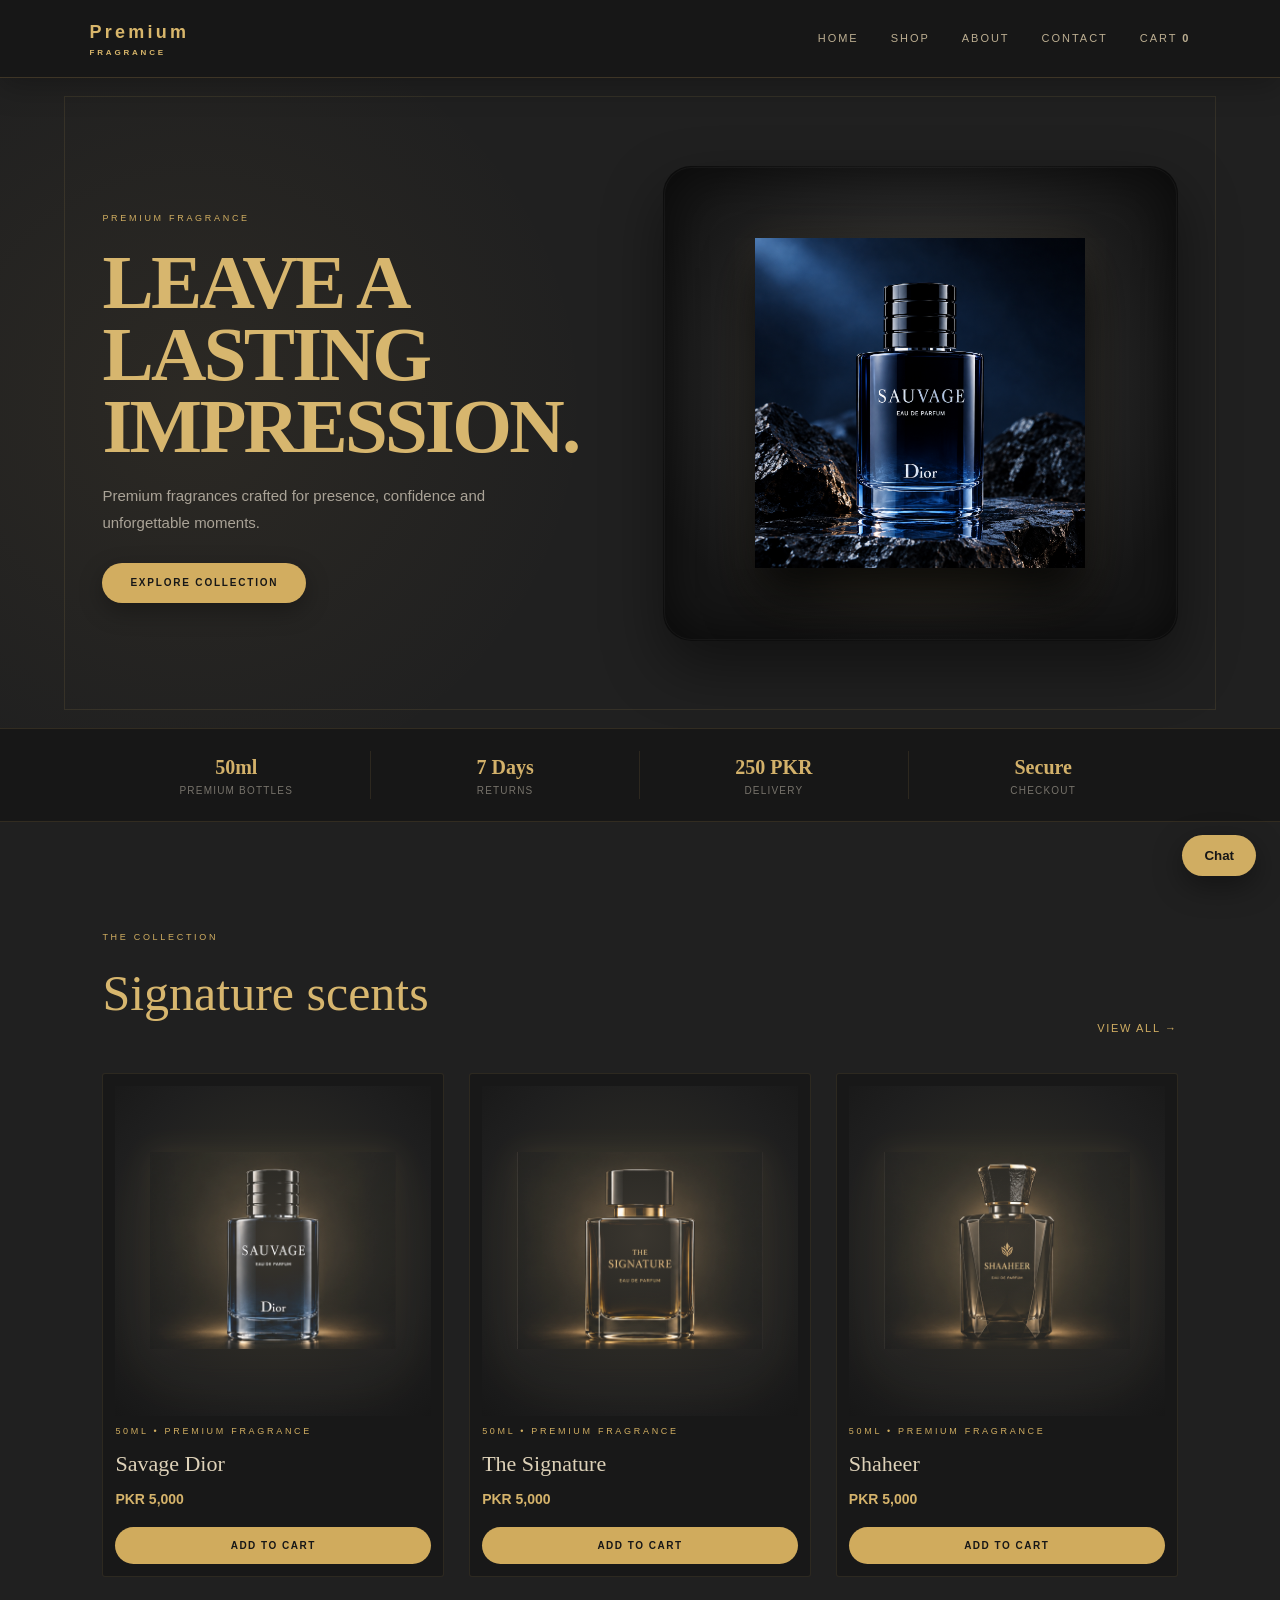
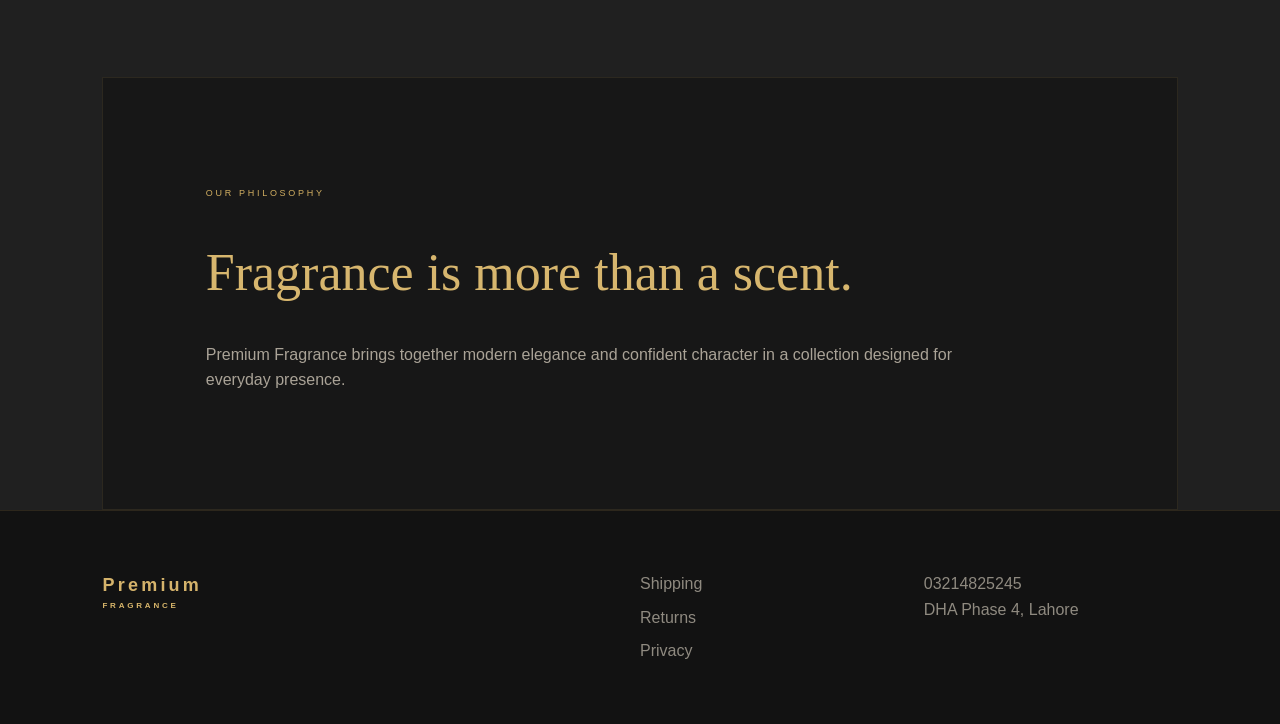
==== commit 1dc6ea03: "Update index.html" ====
--- a/index.html
+++ b/index.html
@@ -1,48 +1,54 @@
 <!doctype html><html lang="en"><head><meta charset="utf-8"><meta name="viewport" content="width=device-width,initial-scale=1"><title>Premium Fragrance</title><link rel="stylesheet" href="assets/css/style.css"></head><body>
 <header><a class="logo" href="index.html">Premium<span>FRAGRANCE</span></a><button class="menu">☰</button><nav><a href="index.html">Home</a><a href="shop.html">Shop</a><a href="about.html">About</a><a href="contact.html">Contact</a><a href="cart.html">Cart <b id="cartCount">0</b></a></nav></header>
+
 <main><section class="hero reveal"><div><small>Premium FRAGRANCE</small><h1>Leave a lasting impression.</h1><p>Premium fragrances crafted for presence, confidence and unforgettable moments.</p><a class="btn" href="shop.html">Explore Collection</a></div><div class="hero-bottle">
   <img class="hero-perfume" src="assets/sauvage.png" alt="Premium Fragrance">
 </div></section>
+
 <section class="trust reveal"><div><b>50ml</b><span>Premium bottles</span></div><div><b>7 Days</b><span>Returns</span></div><div><b>250 PKR</b><span>Delivery</span></div><div><b>Secure</b><span>Checkout</span></div></section>
+
 <section class="section"><div class="heading reveal"><div><small>THE COLLECTION</small><h2>Signature scents</h2></div><a href="shop.html">View all →</a></div><div id="homeProducts" class="grid">
 
-  <article class="card reveal">
-    <a href="product.html?name=Savage%20Dior">
-      <div class="visual">
-        <img src="assets/sauvage.png" alt="Savage Dior">
-      </div>
-      <small>50ML • PREMIUM FRAGRANCE</small>
-      <h3>Savage Dior</h3>
-      <strong>PKR 5,000</strong>
-    </a>
-    <button onclick="addToCart('Savage Dior')">Add to Cart</button>
-  </article>
+<article class="card reveal">
+<a href="product.html?name=Savage%20Dior">
+<div class="visual">
+<img src="assets/images/sauvage.png" alt="Savage Dior">
+</div>
+<small>50ML • PREMIUM FRAGRANCE</small>
+<h3>Savage Dior</h3>
+<strong>PKR 5,000</strong>
+</a>
+<button onclick="addToCart('Savage Dior')">Add to Cart</button>
+</article>
 
-  <article class="card reveal">
-    <a href="product.html?name=The%20Signature">
-      <div class="visual">
-        <img src="assets/sauvage.png" alt="The Signature">
-      </div>
-      <small>50ML • PREMIUM FRAGRANCE</small>
-      <h3>The Signature</h3>
-      <strong>PKR 5,000</strong>
-    </a>
-    <button onclick="addToCart('The Signature')">Add to Cart</button>
-  </article>
+<article class="card reveal">
+<a href="product.html?name=The%20Signature">
+<div class="visual">
+<img src="assets/images/signature.png" alt="The Signature">
+</div>
+<small>50ML • PREMIUM FRAGRANCE</small>
+<h3>The Signature</h3>
+<strong>PKR 5,000</strong>
+</a>
+<button onclick="addToCart('The Signature')">Add to Cart</button>
+</article>
 
-  <article class="card reveal">
-    <a href="product.html?name=Shaheer">
-      <div class="visual">
-        <img src="assets/sauvage.png" alt="Shaheer">
-      </div>
-      <small>50ML • PREMIUM FRAGRANCE</small>
-      <h3>Shaheer</h3>
-      <strong>PKR 5,000</strong>
-    </a>
-    <button onclick="addToCart('Shaheer')">Add to Cart</button>
-  </article>
+<article class="card reveal">
+<a href="product.html?name=Shaheer">
+<div class="visual">
+<img src="assets/images/shaheer.png" alt="Shaheer">
+</div>
+<small>50ML • PREMIUM FRAGRANCE</small>
+<h3>Shaheer</h3>
+<strong>PKR 5,000</strong>
+</a>
+<button onclick="addToCart('Shaheer')">Add to Cart</button>
+</article>
 
 </div></section>
+
 <section class="story reveal"><small>OUR PHILOSOPHY</small><h2>Fragrance is more than a scent.</h2><p>Premium Fragrance brings together modern elegance and confident character in a collection designed for everyday presence.</p></section></main>
+
 <footer><div><a class="logo" href="index.html">Premium<span>FRAGRANCE</span></a></div><div><a href="shipping.html">Shipping</a><a href="returns.html">Returns</a><a href="privacy.html">Privacy</a></div><div>03214825245<br>DHA Phase 4, Lahore</div></footer>
+
 <div class="chat"><button id="chatToggle">Chat</button><div id="chatBox"><b>Premium Fragrance</b><p>Hi! How can we help?</p><input id="chatInput" placeholder="Type a message"><button onclick="sendChat()">Send</button><p id="chatReply"></p></div></div><script src="assets/js/app.js"></script></body></html>
--- a/assets/css/style.css
+++ b/assets/css/style.css
@@ -1,106 +1,768 @@
-*{box-sizing:border-box}html{scroll-behavior:smooth}body{margin:0;background:#071426;color:#eef2f6;font:16px/1.6 Arial,sans-serif}a{color:inherit;text-decoration:none}header{position:sticky;top:0;z-index:20;display:flex;justify-content:space-between;align-items:center;padding:20px 7%;background:#071426ee;border-bottom:1px solid #ffffff12;backdrop-filter:blur(14px)}.logo{font-weight:900;letter-spacing:.14em}.logo span{display:block;font-size:9px;letter-spacing:.35em;color:#98a5b7}nav{display:flex;gap:26px;color:#aeb9c8;font-size:14px}.active,nav a:hover{color:#fff}.menu{display:none;background:none;border:0;color:white;font-size:24px}.hero{min-height:650px;padding:80px 10%;display:grid;grid-template-columns:1fr 1fr;align-items:center;background:radial-gradient(circle at 75%,#203b60,#071426 55%)}small{letter-spacing:.2em;color:#9daabd;font-size:11px}.hero h1{font-size:clamp(55px,7vw,92px);line-height:.94;max-width:750px;margin:15px 0}.hero p{max-width:540px;color:#b3becd;font-size:18px}.btn{display:inline-block;border:0;background:#e8edf2;color:#071426;padding:13px 24px;font-weight:800;cursor:pointer;margin-top:12px}.hero-bottle{display:flex;justify-content:center}.bottle{width:220px;height:330px;border-radius:14px 14px 22px 22px;background:linear-gradient(145deg,#c4cad1,#536071 45%,#111b28);box-shadow:0 35px 80px #0008,inset 0 0 0 1px #fff4;display:flex;align-items:center;justify-content:center;flex-direction:column;font-weight:900;letter-spacing:.18em;animation:float 5s ease-in-out infinite}.bottle small{letter-spacing:.3em;color:#fff}.trust{display:grid;grid-template-columns:repeat(4,1fr);padding:26px 7%;background:#091a2f;border-block:1px solid #ffffff12}.trust div{text-align:center;border-right:1px solid #ffffff12}.trust div:last-child{border:0}.trust b,.trust span{display:block}.trust span{color:#8998ab;font-size:12px}.section{padding:90px 8%}.heading{display:flex;justify-content:space-between;align-items:end;margin-bottom:35px}.heading h2{font-size:45px;margin:5px 0}.grid{display:grid;grid-template-columns:repeat(3,1fr);gap:24px}.card{background:#0b1c31;padding:14px;border:1px solid #ffffff10;transition:.35s}.card:hover{transform:translateY(-8px);border-color:#ffffff35}.visual{height:320px;background:radial-gradient(circle,#294463,#0a182a 68%);display:flex;align-items:center;justify-content:center}.visual img{
+*{box-sizing:border-box}
+
+html{
+  scroll-behavior:smooth;
+}
+
+body{
+  margin:0;
+  background:#080808;
+  color:#f5f1e8;
+  font:16px/1.6 Arial,sans-serif;
+}
+
+a{
+  color:inherit;
+  text-decoration:none;
+}
+
+header{
+  position:sticky;
+  top:0;
+  z-index:20;
+  display:flex;
+  justify-content:space-between;
+  align-items:center;
+  padding:20px 7%;
+  background:#080808ed;
+  border-bottom:1px solid #c6a15b33;
+  backdrop-filter:blur(16px);
+}
+
+.logo{
+  font-weight:900;
+  letter-spacing:.16em;
+  color:#f5f1e8;
+}
+
+.logo span{
+  display:block;
+  font-size:9px;
+  letter-spacing:.38em;
+  color:#c6a15b;
+}
+
+nav{
+  display:flex;
+  gap:28px;
+  color:#bdb7aa;
+  font-size:14px;
+}
+
+nav a:hover,
+.active{
+  color:#c6a15b;
+}
+
+.menu{
+  display:none;
+  background:none;
+  border:0;
+  color:#f5f1e8;
+  font-size:24px;
+}
+
+/* HERO */
+
+.hero{
+  min-height:680px;
+  padding:80px 10%;
+  display:grid;
+  grid-template-columns:1fr 1fr;
+  align-items:center;
+  background:
+    radial-gradient(circle at 75% 45%,#302715 0%,#15120d 18%,#080808 55%);
+}
+
+.hero h1{
+  font-size:clamp(55px,7vw,92px);
+  line-height:.94;
+  max-width:750px;
+  margin:15px 0;
+  color:#f5f1e8;
+}
+
+.hero p{
+  max-width:540px;
+  color:#aaa397;
+  font-size:18px;
+}
+
+.hero small,
+small{
+  letter-spacing:.2em;
+  color:#c6a15b;
+  font-size:11px;
+}
+
+.btn{
+  display:inline-block;
+  border:1px solid #c6a15b;
+  background:#c6a15b;
+  color:#080808;
+  padding:13px 26px;
+  font-weight:800;
+  cursor:pointer;
+  margin-top:12px;
+  transition:.3s;
+}
+
+.btn:hover{
+  background:#e1c27e;
+  transform:translateY(-2px);
+}
+
+/* HERO PERFUME */
+
+.hero-bottle{
+  position:relative;
+  min-height:420px;
+  display:flex;
+  justify-content:center;
+  align-items:center;
+}
+
+.hero-perfume{
+  height:360px;
+  width:auto;
+  max-width:80%;
+  object-fit:contain;
+  filter:drop-shadow(0 35px 35px #000);
+  animation:dropPerfume 1.6s cubic-bezier(.18,.8,.25,1) forwards;
+}
+
+/* GOLD FLOOR CRACK */
+
+.hero-bottle::after{
+  content:"";
+  position:absolute;
+  left:50%;
+  bottom:25px;
+  width:240px;
+  height:85px;
+  transform:translateX(-50%) scale(0);
+  opacity:0;
+  background:
+    linear-gradient(120deg,transparent 47%,#c6a15b 48%,#c6a15b 49%,transparent 50%),
+    linear-gradient(60deg,transparent 47%,#c6a15b 48%,#c6a15b 49%,transparent 50%),
+    linear-gradient(170deg,transparent 48%,#c6a15b 49%,transparent 51%);
+  animation:crackFloor .4s ease-out 1.3s forwards;
+}
+
+@keyframes dropPerfume{
+  0%{
+    transform:translateY(-450px) rotate(8deg);
+    opacity:0;
+  }
+  75%{
+    transform:translateY(15px) rotate(-2deg);
+    opacity:1;
+  }
+  90%{
+    transform:translateY(-8px) rotate(1deg);
+  }
+  100%{
+    transform:translateY(0) rotate(0);
+  }
+}
+
+@keyframes crackFloor{
+  0%{
+    transform:translateX(-50%) scale(0);
+    opacity:0;
+  }
+  100%{
+    transform:translateX(-50%) scale(1);
+    opacity:.8;
+  }
+}
+
+/* TRUST */
+
+.trust{
+  display:grid;
+  grid-template-columns:repeat(4,1fr);
+  padding:28px 7%;
+  background:#0e0e0e;
+  border-block:1px solid #c6a15b22;
+}
+
+.trust div{
+  text-align:center;
+  border-right:1px solid #c6a15b22;
+}
+
+.trust div:last-child{
+  border:0;
+}
+
+.trust b{
+  display:block;
+  color:#c6a15b;
+}
+
+.trust span{
+  display:block;
+  color:#88847b;
+  font-size:12px;
+}
+
+/* SECTIONS */
+
+.section{
+  padding:100px 8%;
+}
+
+.heading{
+  display:flex;
+  justify-content:space-between;
+  align-items:end;
+  margin-bottom:35px;
+}
+
+.heading h2{
+  font-size:48px;
+  margin:5px 0;
+}
+
+.heading>a{
+  color:#c6a15b;
+}
+
+/* PRODUCTS */
+
+.grid{
+  display:grid;
+  grid-template-columns:repeat(3,1fr);
+  gap:25px;
+}
+
+.card{
+  background:linear-gradient(145deg,#151515,#0d0d0d);
+  padding:14px;
+  border:1px solid #c6a15b22;
+  transition:.35s;
+}
+
+.card:hover{
+  transform:translateY(-8px);
+  border-color:#c6a15b88;
+  box-shadow:0 20px 50px #000;
+}
+
+.visual{
+  height:320px;
+  background:
+    radial-gradient(circle at center,#332b1d,#17140f 38%,#0b0b0b 75%);
+  display:flex;
+  align-items:center;
+  justify-content:center;
+  overflow:hidden;
+}
+
+.visual img{
   max-width:80%;
   max-height:280px;
   width:auto;
   height:auto;
   object-fit:contain;
-}.mini{width:95px;height:175px;border-radius:12px;background:linear-gradient(145deg,#c5cbd1,#4c596b,#121b27);display:flex;align-items:center;justify-content:center;font-size:9px;letter-spacing:.15em;box-shadow:0 25px 50px #0008}.card h3{font-size:24px;margin:5px 0}.card button{width:100%;padding:12px;background:transparent;border:1px solid #526177;color:white;cursor:pointer;margin-top:15px}.card button:hover{background:#e8edf2;color:#071426}.story{margin:0 8%;padding:90px 8%;background:#102642;border:1px solid #ffffff10}.story h2{font-size:52px;line-height:1;max-width:700px}.story p,.prose p{color:#b2bdcb;max-width:760px}.page{padding:100px 8%;background:linear-gradient(120deg,#0e2440,#071426);border-bottom:1px solid #ffffff10}.page h1{font-size:64px;line-height:1;margin:8px 0}.product{display:grid;grid-template-columns:1fr 1fr;gap:60px;align-items:center}.product .visual{min-height:520px}.product h1{font-size:60px;line-height:1}.checkout{display:grid;grid-template-columns:1.2fr .8fr;gap:30px}.checkout form,.summary,.contact form{background:#0b1c31;padding:28px;border:1px solid #ffffff10}.checkout input,.checkout textarea,.checkout select,.contact input,.contact textarea{width:100%;padding:14px;margin-bottom:14px;background:#071426;border:1px solid #34445b;color:white}.checkout textarea,.contact textarea{min-height:120px}.summary{height:max-content}.contact{display:grid;grid-template-columns:1fr 1fr;gap:50px}.prose{max-width:850px}footer{display:grid;grid-template-columns:2fr 1fr 1fr;gap:30px;padding:60px 8%;border-top:1px solid #ffffff10;color:#95a3b5}footer div{display:flex;flex-direction:column;gap:8px}.chat{position:fixed;right:24px;bottom:24px;z-index:50}.chat>button{border:0;border-radius:30px;padding:13px 22px;font-weight:bold}.chat>#chatBox{display:none;background:#0b1c31;border:1px solid #ffffff22;padding:18px;width:290px;margin-bottom:10px}.chat.open>#chatBox{display:block}.chat input{width:100%;padding:10px;background:#071426;border:1px solid #34445b;color:#fff;margin:10px 0}.reveal{opacity:0;transform:translateY(32px);transition:.8s}.reveal.visible{opacity:1;transform:none}@keyframes float{50%{transform:translateY(-15px) rotate(-2deg)}}@media(max-width:800px){.menu{display:block}nav{display:none;position:absolute;top:70px;left:0;right:0;padding:20px 7%;background:#071426;flex-direction:column}.open nav{display:flex}.hero,.product,.checkout,.contact{grid-template-columns:1fr}.hero{padding:70px 7%}.trust,.grid{grid-template-columns:1fr 1fr}.page h1{font-size:46px}footer{grid-template-columns:1fr 1fr}}@media(max-width:520px){.trust,.grid{grid-template-columns:1fr}.hero h1{font-size:52px}.heading{display:block}}
-/* HERO BOTTLE DROP + FLOOR CRACK EFFECT */
-
+  filter:drop-shadow(0 25px 25px #000);
+  transition:.4s;
+}
+
+.card:hover .visual img{
+  transform:scale(1.05);
+}
+
+.card h3{
+  font-size:24px;
+  margin:5px 0;
+  color:#f5f1e8;
+}
+
+.card strong{
+  color:#c6a15b;
+}
+
+.card button{
+  width:100%;
+  padding:13px;
+  background:#c6a15b;
+  border:1px solid #c6a15b;
+  color:#080808;
+  cursor:pointer;
+  margin-top:15px;
+  font-weight:800;
+  transition:.3s;
+}
+
+.card button:hover{
+  background:#e1c27e;
+}
+
+/* STORY */
+
+.story{
+  margin:0 8%;
+  padding:100px 8%;
+  background:
+    radial-gradient(circle at 80%,#332a1a,#111 45%,#0a0a0a);
+  border:1px solid #c6a15b22;
+}
+
+.story h2{
+  font-size:52px;
+  line-height:1;
+  max-width:700px;
+}
+
+.story p,
+.prose p{
+  color:#aaa397;
+  max-width:760px;
+}
+
+/* PAGES */
+
+.page{
+  padding:100px 8%;
+  background:linear-gradient(120deg,#18140e,#080808);
+  border-bottom:1px solid #c6a15b22;
+}
+
+.page h1{
+  font-size:64px;
+  line-height:1;
+  margin:8px 0;
+}
+
+.product{
+  display:grid;
+  grid-template-columns:1fr 1fr;
+  gap:60px;
+  align-items:center;
+}
+
+.product .visual{
+  min-height:520px;
+}
+
+.product h1{
+  font-size:60px;
+  line-height:1;
+}
+
+/* CHECKOUT */
+
+.checkout{
+  display:grid;
+  grid-template-columns:1.2fr .8fr;
+  gap:30px;
+}
+
+.checkout form,
+.summary,
+.contact form{
+  background:#111;
+  padding:28px;
+  border:1px solid #c6a15b22;
+}
+
+.checkout input,
+.checkout textarea,
+.checkout select,
+.contact input,
+.contact textarea{
+  width:100%;
+  padding:14px;
+  margin-bottom:14px;
+  background:#080808;
+  border:1px solid #39342b;
+  color:#f5f1e8;
+}
+
+.checkout textarea,
+.contact textarea{
+  min-height:120px;
+}
+
+.summary{
+  height:max-content;
+}
+
+/* CONTACT */
+
+.contact{
+  display:grid;
+  grid-template-columns:1fr 1fr;
+  gap:50px;
+}
+
+/* FOOTER */
+
+footer{
+  display:grid;
+  grid-template-columns:2fr 1fr 1fr;
+  gap:30px;
+  padding:60px 8%;
+  border-top:1px solid #c6a15b22;
+  color:#8f8a80;
+  background:#050505;
+}
+
+footer div{
+  display:flex;
+  flex-direction:column;
+  gap:8px;
+}
+
+footer .logo{
+  color:#f5f1e8;
+}
+
+/* CHAT */
+
+.chat{
+  position:fixed;
+  right:24px;
+  bottom:24px;
+  z-index:50;
+}
+
+.chat>button{
+  border:1px solid #c6a15b;
+  background:#c6a15b;
+  color:#080808;
+  border-radius:30px;
+  padding:13px 22px;
+  font-weight:bold;
+}
+
+.chat>#chatBox{
+  display:none;
+  background:#111;
+  border:1px solid #c6a15b55;
+  padding:18px;
+  width:290px;
+  margin-bottom:10px;
+}
+
+.chat.open>#chatBox{
+  display:block;
+}
+
+.chat input{
+  width:100%;
+  padding:10px;
+  background:#080808;
+  border:1px solid #39342b;
+  color:#fff;
+  margin:10px 0;
+}
+
+/* ANIMATION */
+
+.reveal{
+  opacity:0;
+  transform:translateY(32px);
+  transition:.8s;
+}
+
+.reveal.visible{
+  opacity:1;
+  transform:none;
+}
+
+/* MOBILE */
+
+@media(max-width:800px){
+
+  .menu{
+    display:block;
+  }
+
+  nav{
+    display:none;
+    position:absolute;
+    top:70px;
+    left:0;
+    right:0;
+    padding:20px 7%;
+    background:#080808;
+    flex-direction:column;
+  }
+
+  .open nav{
+    display:flex;
+  }
+
+  .hero,
+  .product,
+  .checkout,
+  .contact{
+    grid-template-columns:1fr;
+  }
+
+  .hero{
+    padding:70px 7%;
+  }
+
+  .trust,
+  .grid{
+    grid-template-columns:1fr 1fr;
+  }
+
+  .page h1{
+    font-size:46px;
+  }
+
+  footer{
+    grid-template-columns:1fr 1fr;
+  }
+}
+
+@media(max-width:520px){
+
+  .trust,
+  .grid{
+    grid-template-columns:1fr;
+  }
+
+  .hero h1{
+    font-size:52px;
+  }
+
+  .hero-perfume{
+    height:300px;
+  }
+
+  .heading h2{
+    font-size:38px;
+  }
+
+  .story h2{
+    font-size:40px;
+  }
+}
+/* =========================================
+   PREMIUM FRAGRANCE — MIDNIGHT LUXURY
+   Reference: Black + Champagne Gold
+   ========================================= */
+
+body{
+  background:#202020;
+  color:#e9dfc8;
+  font-family:Arial,sans-serif;
+}
+
+/* HEADER */
+header{
+  position:sticky;
+  top:0;
+  z-index:100;
+  height:78px;
+  padding:0 7%;
+  background:#171717;
+  border-bottom:1px solid rgba(198,161,91,.22);
+  box-shadow:0 8px 30px rgba(0,0,0,.25);
+}
+
+.logo{
+  color:#d8b66b;
+  font-size:18px;
+  letter-spacing:.18em;
+}
+
+.logo span{
+  color:#d8b66b;
+  font-size:8px;
+  letter-spacing:.35em;
+}
+
+nav{
+  gap:32px;
+  color:#bcae91;
+  font-size:11px;
+  text-transform:uppercase;
+  letter-spacing:.18em;
+}
+
+nav a{
+  transition:.3s;
+}
+
+nav a:hover,
+.active{
+  color:#e2bd6b;
+}
+
+/* HERO */
+.hero{
+  position:relative;
+  min-height:650px;
+  padding:65px 8%;
+  display:grid;
+  grid-template-columns:1fr 1fr;
+  gap:45px;
+  align-items:center;
+  overflow:hidden;
+  background:
+    radial-gradient(circle at 15% 50%,rgba(198,161,91,.07),transparent 35%),
+    #202020;
+}
+
+/* warm outer luxury glow */
+.hero::before{
+  content:"";
+  position:absolute;
+  inset:18px 5%;
+  border:1px solid rgba(198,161,91,.12);
+  pointer-events:none;
+}
+
+.hero h1{
+  position:relative;
+  max-width:580px;
+  margin:18px 0;
+  color:#d7b66e;
+  font-family:Georgia,serif;
+  font-size:clamp(54px,6vw,82px);
+  line-height:.94;
+  letter-spacing:-.035em;
+  text-transform:uppercase;
+}
+
+.hero p{
+  max-width:460px;
+  color:#aaa397;
+  font-size:15px;
+  line-height:1.8;
+}
+
+/* GOLD LABEL */
+.hero small,
+small{
+  color:#d1ae61;
+  font-size:9px;
+  letter-spacing:.3em;
+  text-transform:uppercase;
+}
+
+/* BUTTONS */
+.btn{
+  background:#d2ad60;
+  color:#171717;
+  border:0;
+  border-radius:30px;
+  padding:12px 28px;
+  font-size:10px;
+  letter-spacing:.18em;
+  text-transform:uppercase;
+  box-shadow:0 8px 25px rgba(0,0,0,.3);
+  transition:.3s;
+}
+
+.btn:hover{
+  background:#e5c57d;
+  transform:translateY(-3px);
+}
+
+/* HERO PRODUCT PANEL */
 .hero-bottle{
   position:relative;
-}
-
-.bottle{
-  animation: bottleDrop 1.8s cubic-bezier(.18,.75,.25,1) forwards;
-  transform-origin:center bottom;
-}
-
+  min-height:475px;
+  border-radius:28px;
+  display:flex;
+  justify-content:center;
+  align-items:center;
+  overflow:hidden;
+
+  background:
+    radial-gradient(
+      circle at 50% 45%,
+      #3b3b3b 0%,
+      #292929 40%,
+      #171717 78%
+    );
+
+  box-shadow:
+    inset 0 0 60px rgba(0,0,0,.7),
+    0 25px 60px rgba(0,0,0,.45);
+}
+
+/* inner panel highlight */
 .hero-bottle::before{
   content:"";
   position:absolute;
-  bottom:18px;
-  left:50%;
-  width:250px;
-  height:35px;
-  transform:translateX(-50%) scale(.2);
-  border-radius:50%;
-  background:#0008;
-  filter:blur(8px);
-  opacity:0;
-  animation:impactShadow 1.8s ease-out forwards;
-  animation-delay:1.15s;
-}
-
+  inset:1px;
+  border-radius:28px;
+  border:1px solid rgba(255,255,255,.04);
+  pointer-events:none;
+}
+
+/* ACTUAL PERFUME IMAGE */
+.hero-perfume{
+  position:relative;
+  z-index:3;
+  height:330px;
+  max-width:75%;
+  width:auto;
+  object-fit:contain;
+
+  filter:
+    drop-shadow(0 30px 25px rgba(0,0,0,.8))
+    drop-shadow(0 0 18px rgba(198,161,91,.08));
+
+  animation:
+    luxuryBottle 1.5s cubic-bezier(.2,.8,.25,1) forwards;
+}
+
+/* GOLD FLOOR GLOW */
 .hero-bottle::after{
   content:"";
   position:absolute;
-  bottom:20px;
+  z-index:2;
   left:50%;
-  width:300px;
-  height:85px;
+  bottom:45px;
+  width:210px;
+  height:55px;
   transform:translateX(-50%);
-  opacity:0;
-  background:
-    linear-gradient(25deg,transparent 47%,#d9e1ea 48%,#d9e1ea 49%,transparent 50%),
-    linear-gradient(155deg,transparent 47%,#d9e1ea 48%,#d9e1ea 49%,transparent 50%),
-    linear-gradient(75deg,transparent 49%,#d9e1ea 50%,#d9e1ea 51%,transparent 52%),
-    linear-gradient(105deg,transparent 49%,#d9e1ea 50%,#d9e1ea 51%,transparent 52%);
-  animation:cracksAppear .5s ease-out forwards;
-  animation-delay:1.2s;
-  pointer-events:none;
-}
-
-@keyframes bottleDrop{
-  0%{
-    transform:translateY(-430px) rotate(8deg);
-    opacity:0;
-  }
-
-  45%{
-    opacity:1;
-  }
-
-  78%{
-    transform:translateY(18px) rotate(-2deg) scaleY(.96);
-  }
-
-  88%{
-    transform:translateY(-8px) rotate(1deg) scaleY(1.02);
-  }
-
-  100%{
-    transform:translateY(0) rotate(0) scaleY(1);
-    opacity:1;
-  }
-}
-
-@keyframes impactShadow{
+  border-radius:50%;
+  background:rgba(198,161,91,.13);
+  filter:blur(18px);
+  animation:floorGlow 1.5s ease-out forwards;
+}
+
+@keyframes luxuryBottle{
   0%{
     opacity:0;
-    transform:translateX(-50%) scale(.2);
-  }
-
-  60%{
-    opacity:.8;
-    transform:translateX(-50%) scale(1.15);
+    transform:translateY(-180px) scale(.92);
+  }
+
+  65%{
+    opacity:1;
+    transform:translateY(12px) scale(1.02);
+  }
+
+  82%{
+    transform:translateY(-5px) scale(1);
   }
 
   100%{
-    opacity:.35;
-    transform:translateX(-50%) scale(1);
-  }
-}
-
-@keyframes cracksAppear{
+    opacity:1;
+    transform:translateY(0) scale(1);
+  }
+}
+
+@keyframes floorGlow{
   0%{
     opacity:0;
-    transform:translateX(-50%) scale(.2);
-  }
-
-  60%{
+    transform:translateX(-50%) scale(.3);
+  }
+
+  70%{
     opacity:1;
-    transform:translateX(-50%) scale(1.1);
+    transform:translateX(-50%) scale(1.15);
   }
 
   100%{
@@ -108,75 +770,252 @@
     transform:translateX(-50%) scale(1);
   }
 }
-/* BOTTLE DROP IMPACT ANIMATION */
-
-.hero-bottle{
-  position:relative;
-}
-
-.hero-bottle .bottle{
-  animation: perfumeDrop 1.6s cubic-bezier(.18,.8,.25,1) forwards;
-}
-
-.hero-bottle::after{
-  content:"";
-  position:absolute;
-  left:50%;
-  bottom:35px;
-  width:280px;
-  height:100px;
-  transform:translateX(-50%) scale(0);
-  opacity:0;
-  pointer-events:none;
-
+
+/* TRUST BAR */
+.trust{
+  padding:22px 8%;
+  background:#171717;
+  border-top:1px solid rgba(198,161,91,.15);
+  border-bottom:1px solid rgba(198,161,91,.15);
+}
+
+.trust b{
+  color:#d3b16a;
+  font-family:Georgia,serif;
+  font-size:20px;
+}
+
+.trust span{
+  color:#77736b;
+  font-size:10px;
+  text-transform:uppercase;
+  letter-spacing:.12em;
+}
+
+/* COLLECTION */
+.section{
+  padding:100px 8%;
+  background:#202020;
+}
+
+.heading h2{
+  color:#d7b66e;
+  font-family:Georgia,serif;
+  font-size:50px;
+  font-weight:400;
+}
+
+.heading>a{
+  color:#d0ad62;
+  font-size:11px;
+  letter-spacing:.15em;
+  text-transform:uppercase;
+}
+
+/* PRODUCT CARDS */
+.card{
+  background:#181818;
+  border:1px solid rgba(198,161,91,.12);
+  padding:12px;
+  border-radius:3px;
+  transition:.4s;
+}
+
+.card:hover{
+  transform:translateY(-8px);
+  border-color:rgba(198,161,91,.5);
+  box-shadow:0 25px 55px rgba(0,0,0,.45);
+}
+
+.visual{
+  height:330px;
   background:
-    linear-gradient(25deg,transparent 48%,#ffffff 49%,#ffffff 50%,transparent 51%),
-    linear-gradient(155deg,transparent 48%,#ffffff 49%,#ffffff 50%,transparent 51%),
-    linear-gradient(70deg,transparent 49%,#ffffff 50%,#ffffff 51%,transparent 52%),
-    linear-gradient(110deg,transparent 49%,#ffffff 50%,#ffffff 51%,transparent 52%);
-
-  animation: floorCrack .35s ease-out forwards;
-  animation-delay:1.35s;
-}
-
-@keyframes perfumeDrop{
-
-  0%{
-    transform:translateY(-500px) rotate(8deg);
-    opacity:0;
-  }
-
-  55%{
-    opacity:1;
-  }
-
-  82%{
-    transform:translateY(15px) rotate(-2deg);
-  }
-
-  92%{
-    transform:translateY(-8px) rotate(1deg);
-  }
-
-  100%{
-    transform:translateY(0) rotate(0);
-  }
-}
-
-@keyframes floorCrack{
-
-  0%{
-    transform:translateX(-50%) scale(0);
-    opacity:0;
-  }
-
-  70%{
-    transform:translateX(-50%) scale(1.15);
-    opacity:1;
-  }
-
-  100%{
-    transform:translateX(-50%) scale(1);
-    opacity:.8;
-  }
-}
+    radial-gradient(
+      circle at center,
+      #393939 0%,
+      #292929 42%,
+      #171717 78%
+    );
+}
+
+.visual img{
+  max-width:78%;
+  max-height:285px;
+  filter:drop-shadow(0 25px 25px rgba(0,0,0,.8));
+  transition:.5s;
+}
+
+.card:hover .visual img{
+  transform:scale(1.06);
+}
+
+.card h3{
+  color:#ddd1b8;
+  font-family:Georgia,serif;
+  font-size:22px;
+  font-weight:400;
+}
+
+.card strong{
+  color:#d5b36b;
+  font-size:14px;
+}
+
+.card button{
+  background:#d0ab5d;
+  color:#171717;
+  border:0;
+  border-radius:25px;
+  font-size:10px;
+  letter-spacing:.15em;
+  text-transform:uppercase;
+  transition:.3s;
+}
+
+.card button:hover{
+  background:#e4c37b;
+}
+
+/* STORY */
+.story{
+  margin:0 8%;
+  padding:100px 8%;
+  background:#171717;
+  border:1px solid rgba(198,161,91,.12);
+}
+
+.story h2{
+  color:#d7b66e;
+  font-family:Georgia,serif;
+  font-weight:400;
+}
+
+/* FOOTER */
+footer{
+  background:#121212;
+  border-top:1px solid rgba(198,161,91,.15);
+}
+
+footer .logo{
+  color:#d5b36b;
+}
+
+/* CHAT */
+.chat>button{
+  background:#d0ad62;
+  color:#171717;
+  border:0;
+  border-radius:25px;
+  box-shadow:0 10px 30px rgba(0,0,0,.4);
+}
+
+.chat>#chatBox{
+  background:#181818;
+  border:1px solid rgba(198,161,91,.35);
+}
+
+/* OTHER PAGES */
+.page{
+  background:#202020;
+}
+
+.product .visual{
+  background:
+    radial-gradient(
+      circle at center,
+      #3a3a3a,
+      #222 55%,
+      #151515
+    );
+}
+
+.checkout form,
+.summary,
+.contact form{
+  background:#181818;
+  border:1px solid rgba(198,161,91,.15);
+}
+
+.checkout input,
+.checkout textarea,
+.checkout select,
+.contact input,
+.contact textarea,
+.chat input{
+  background:#111;
+  border:1px solid #39352d;
+  color:#eee;
+}
+
+/* MOBILE */
+@media(max-width:800px){
+
+  .hero{
+    grid-template-columns:1fr;
+    padding:60px 7%;
+  }
+
+  .hero::before{
+    inset:15px 4%;
+  }
+
+  .hero-bottle{
+    min-height:390px;
+  }
+
+  .hero-perfume{
+    height:290px;
+  }
+
+  .hero h1{
+    font-size:54px;
+  }
+}
+
+@media(max-width:520px){
+
+  .hero{
+    padding:50px 6%;
+  }
+
+  .hero h1{
+    font-size:45px;
+  }
+
+  .hero-bottle{
+    min-height:350px;
+    border-radius:22px;
+  }
+
+  .hero-perfume{
+    height:260px;
+  }
+
+  .heading h2{
+    font-size:38px;
+  }
+}
+body{
+  background:#202020 !important;
+}
+
+header{
+  background:#171717 !important;
+}
+.visual{
+  background:
+    radial-gradient(
+      circle at 50% 45%,
+      #3a362f 0%,
+      #292824 35%,
+      #1f1f1f 68%,
+      #171717 100%
+    ) !important;
+}
+
+.visual img{
+  mix-blend-mode:screen;
+  filter:
+    drop-shadow(0 25px 25px rgba(0,0,0,.8))
+    drop-shadow(0 0 14px rgba(198,161,91,.12));
+}
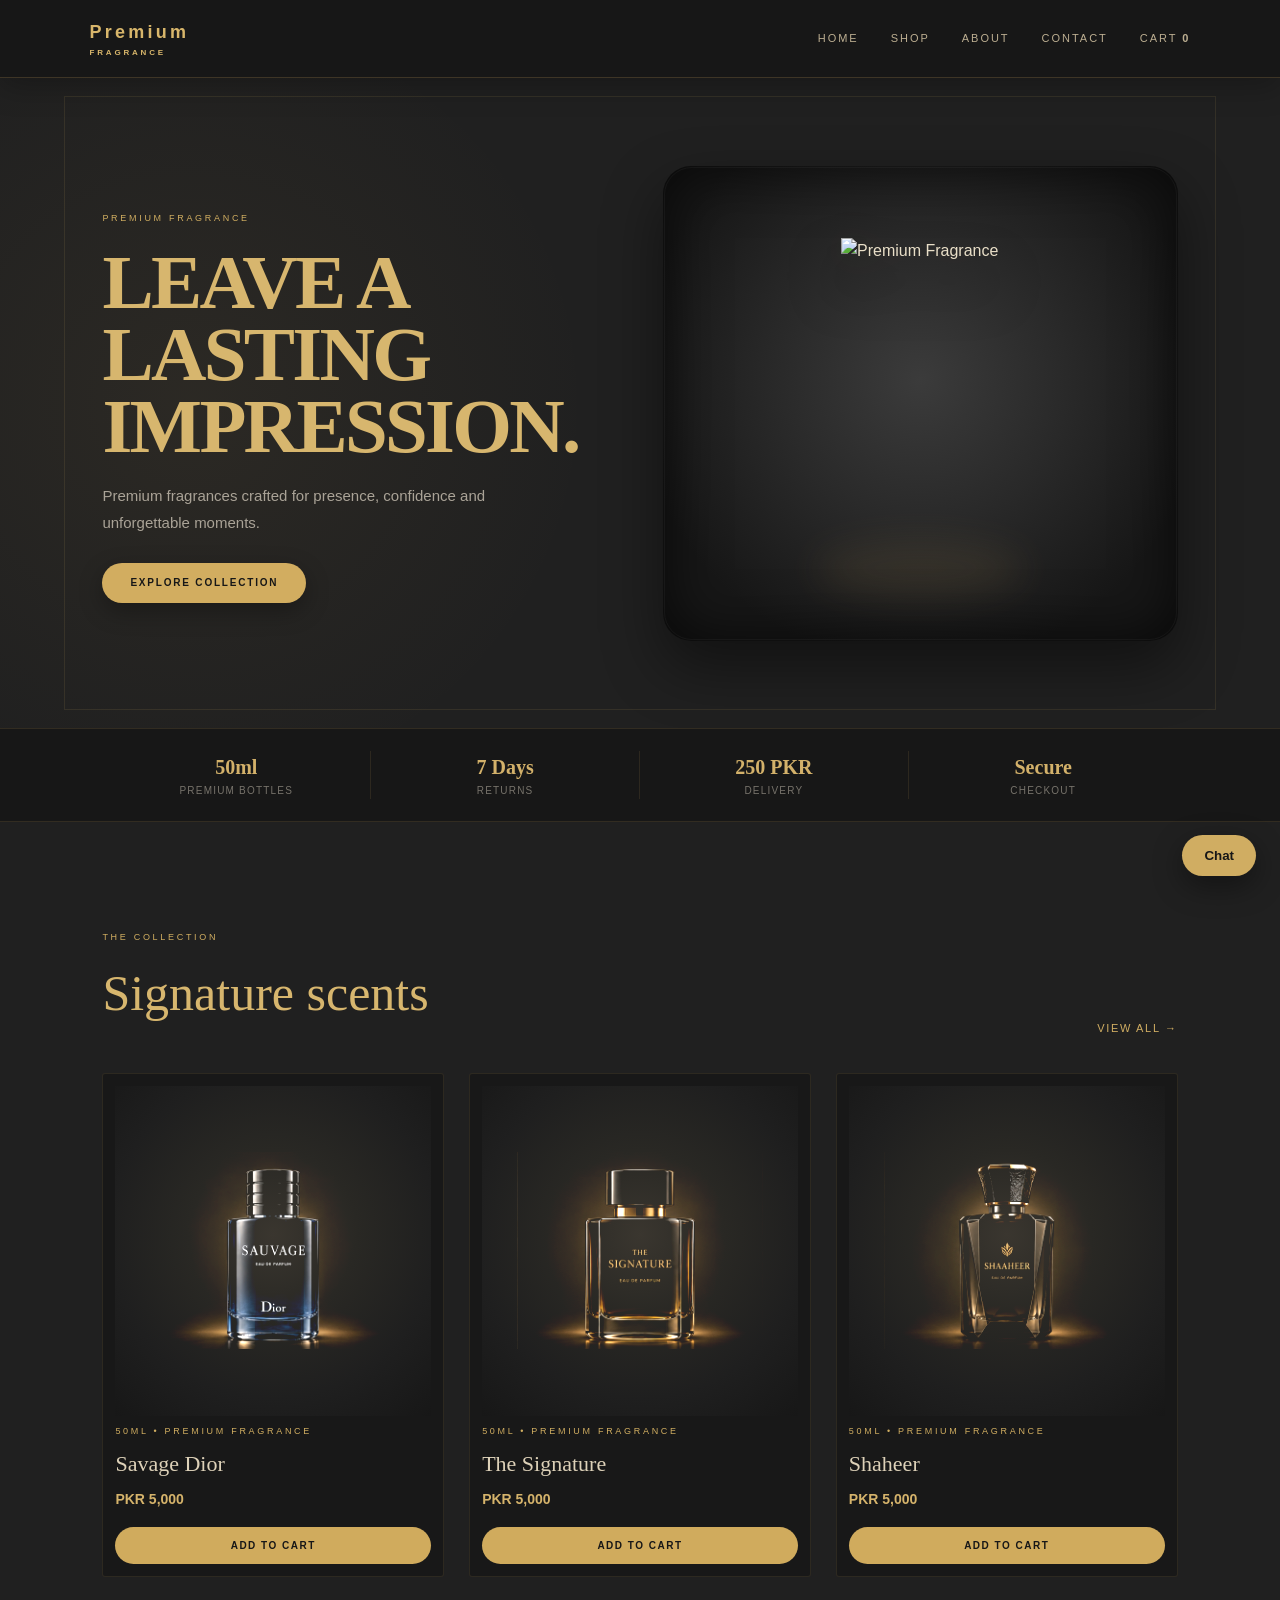
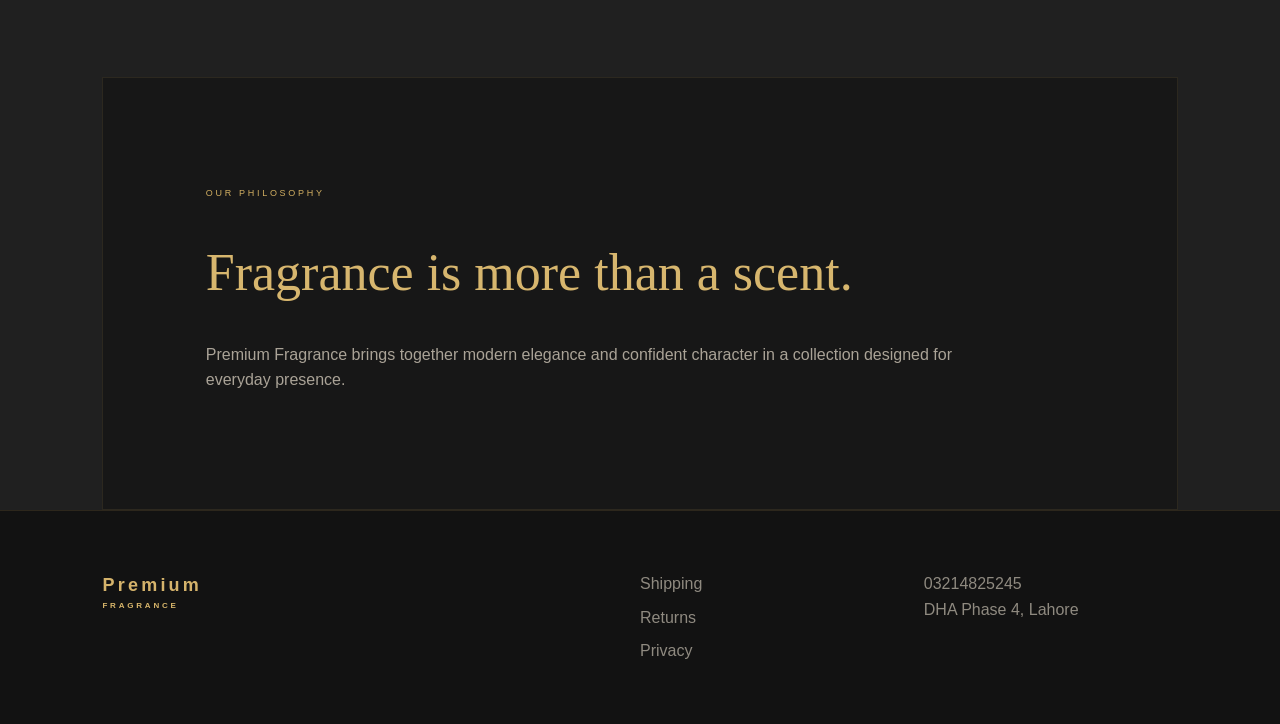
==== commit 3bffa054: "Update index.html" ====
--- a/index.html
+++ b/index.html
@@ -2,7 +2,7 @@
 <header><a class="logo" href="index.html">Premium<span>FRAGRANCE</span></a><button class="menu">☰</button><nav><a href="index.html">Home</a><a href="shop.html">Shop</a><a href="about.html">About</a><a href="contact.html">Contact</a><a href="cart.html">Cart <b id="cartCount">0</b></a></nav></header>
 
 <main><section class="hero reveal"><div><small>Premium FRAGRANCE</small><h1>Leave a lasting impression.</h1><p>Premium fragrances crafted for presence, confidence and unforgettable moments.</p><a class="btn" href="shop.html">Explore Collection</a></div><div class="hero-bottle">
-  <img class="hero-perfume" src="assets/sauvage.png" alt="Premium Fragrance">
+  <img class="hero-perfume" src="assets/images/premium-bottle.png" alt="Premium Fragrance">
 </div></section>
 
 <section class="trust reveal"><div><b>50ml</b><span>Premium bottles</span></div><div><b>7 Days</b><span>Returns</span></div><div><b>250 PKR</b><span>Delivery</span></div><div><b>Secure</b><span>Checkout</span></div></section>
--- a/assets/css/style.css
+++ b/assets/css/style.css
@@ -1019,3 +1019,8 @@
     drop-shadow(0 25px 25px rgba(0,0,0,.8))
     drop-shadow(0 0 14px rgba(198,161,91,.12));
 }
+.visual img{
+  opacity:1 !important;
+  mix-blend-mode:screen;
+  filter:brightness(1.15) contrast(1.15) saturate(1.1);
+}
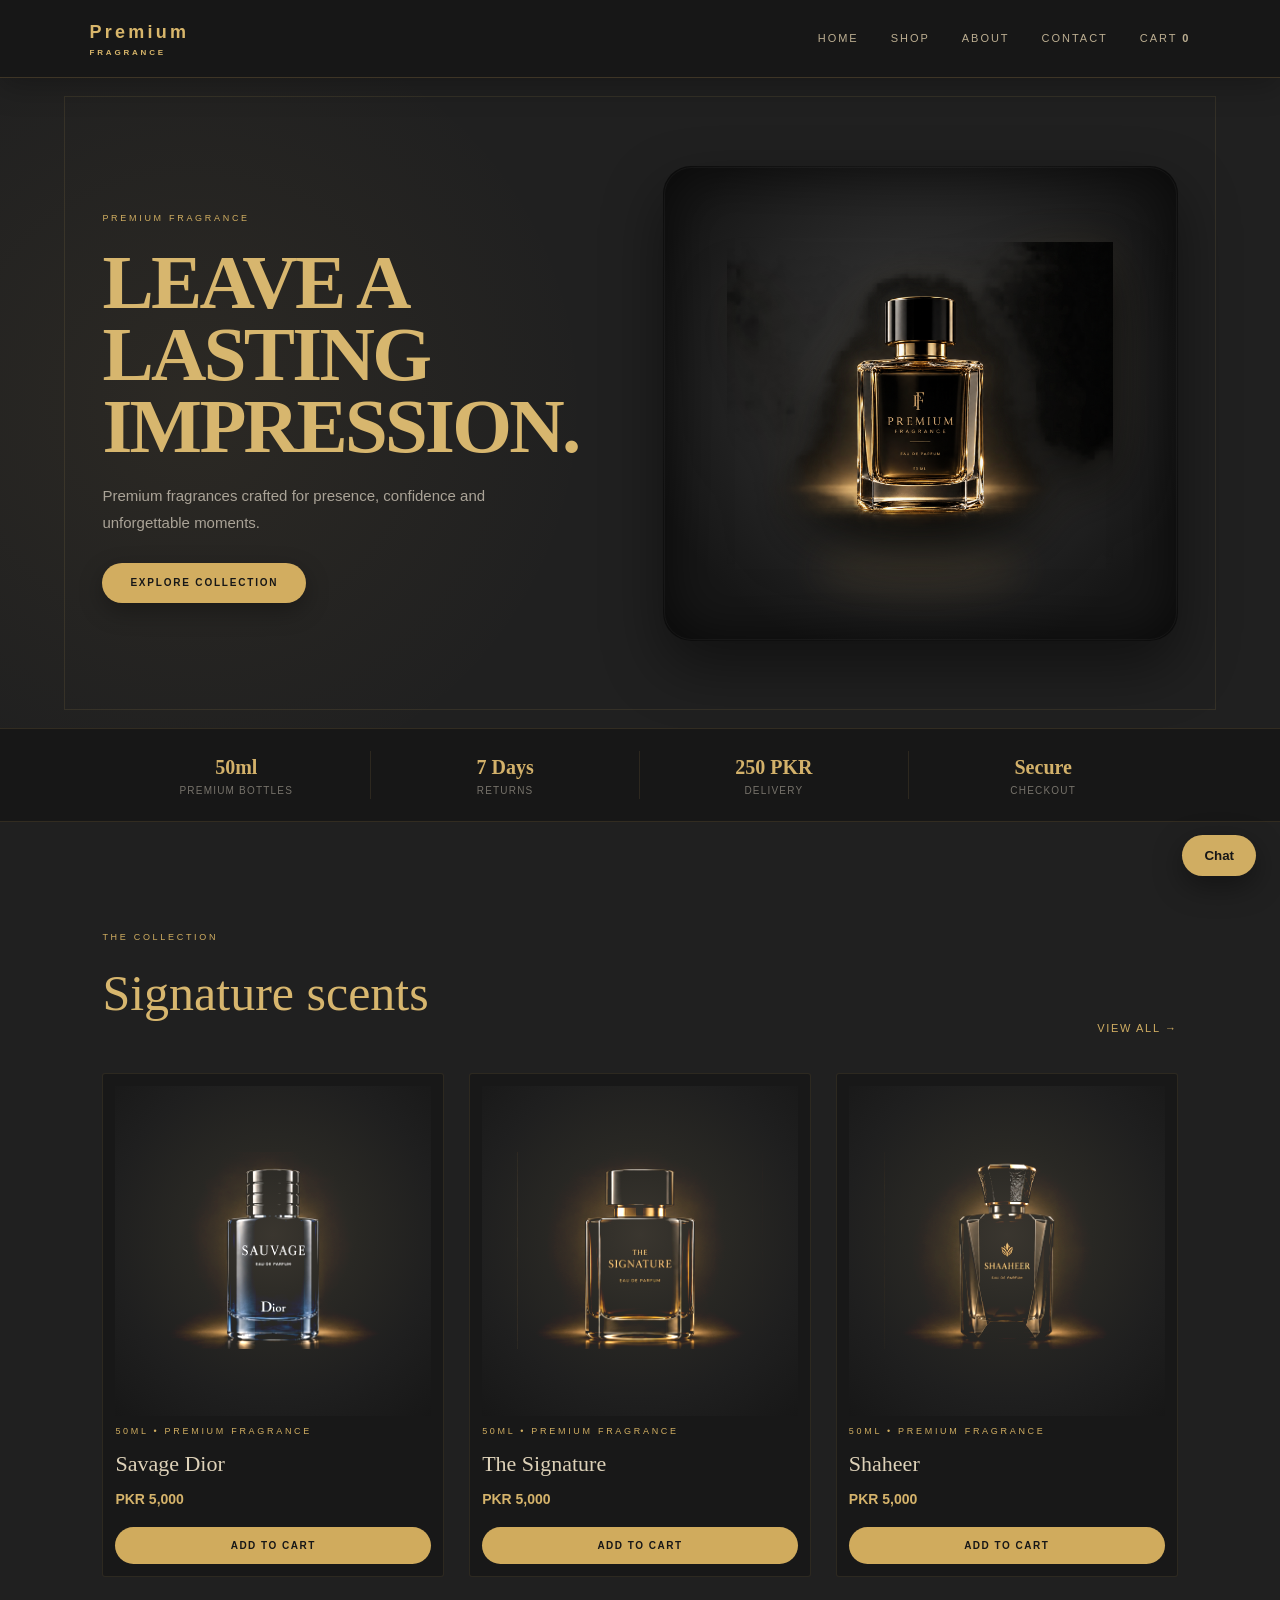
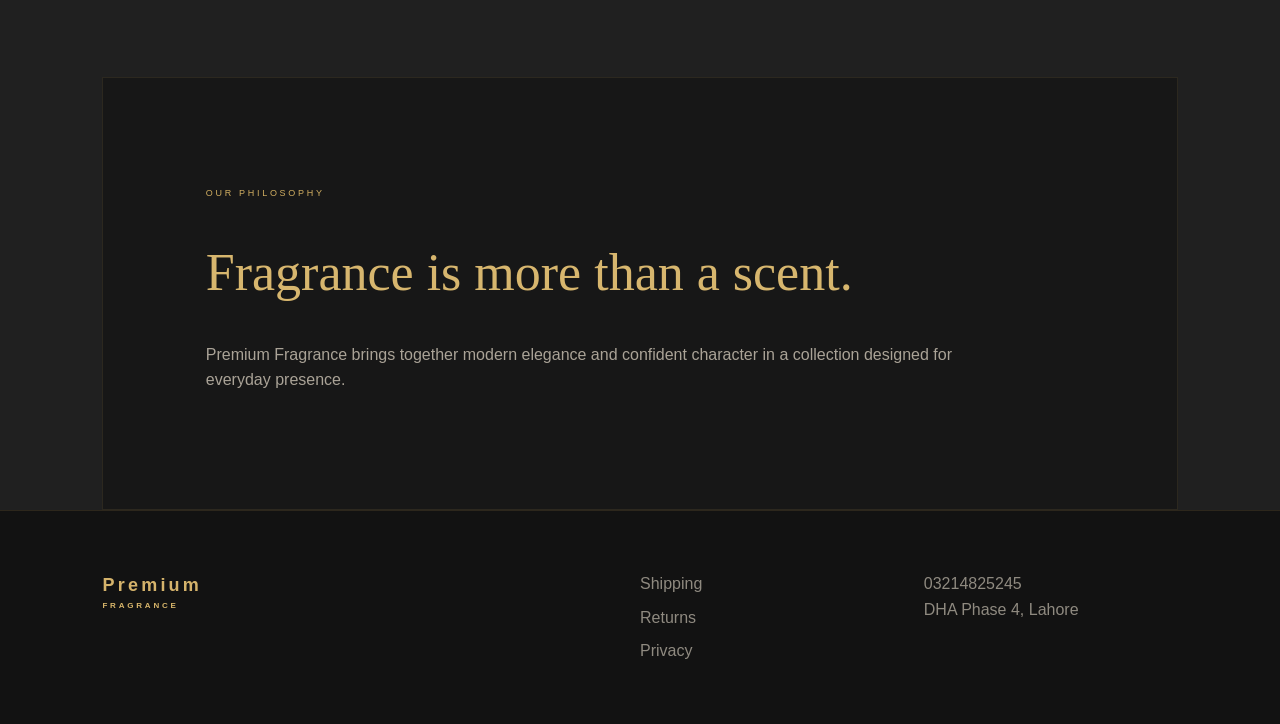
==== commit e1949181: "Update index.html" ====
--- a/index.html
+++ b/index.html
@@ -2,7 +2,7 @@
 <header><a class="logo" href="index.html">Premium<span>FRAGRANCE</span></a><button class="menu">☰</button><nav><a href="index.html">Home</a><a href="shop.html">Shop</a><a href="about.html">About</a><a href="contact.html">Contact</a><a href="cart.html">Cart <b id="cartCount">0</b></a></nav></header>
 
 <main><section class="hero reveal"><div><small>Premium FRAGRANCE</small><h1>Leave a lasting impression.</h1><p>Premium fragrances crafted for presence, confidence and unforgettable moments.</p><a class="btn" href="shop.html">Explore Collection</a></div><div class="hero-bottle">
-  <img class="hero-perfume" src="assets/images/premium-bottle.png" alt="Premium Fragrance">
+  <img class="hero-perfume" src="assets/ChatGPT Image Sep 25, 2026, 08_57_26 PM.png" alt="Premium Fragrance">
 </div></section>
 
 <section class="trust reveal"><div><b>50ml</b><span>Premium bottles</span></div><div><b>7 Days</b><span>Returns</span></div><div><b>250 PKR</b><span>Delivery</span></div><div><b>Secure</b><span>Checkout</span></div></section>
